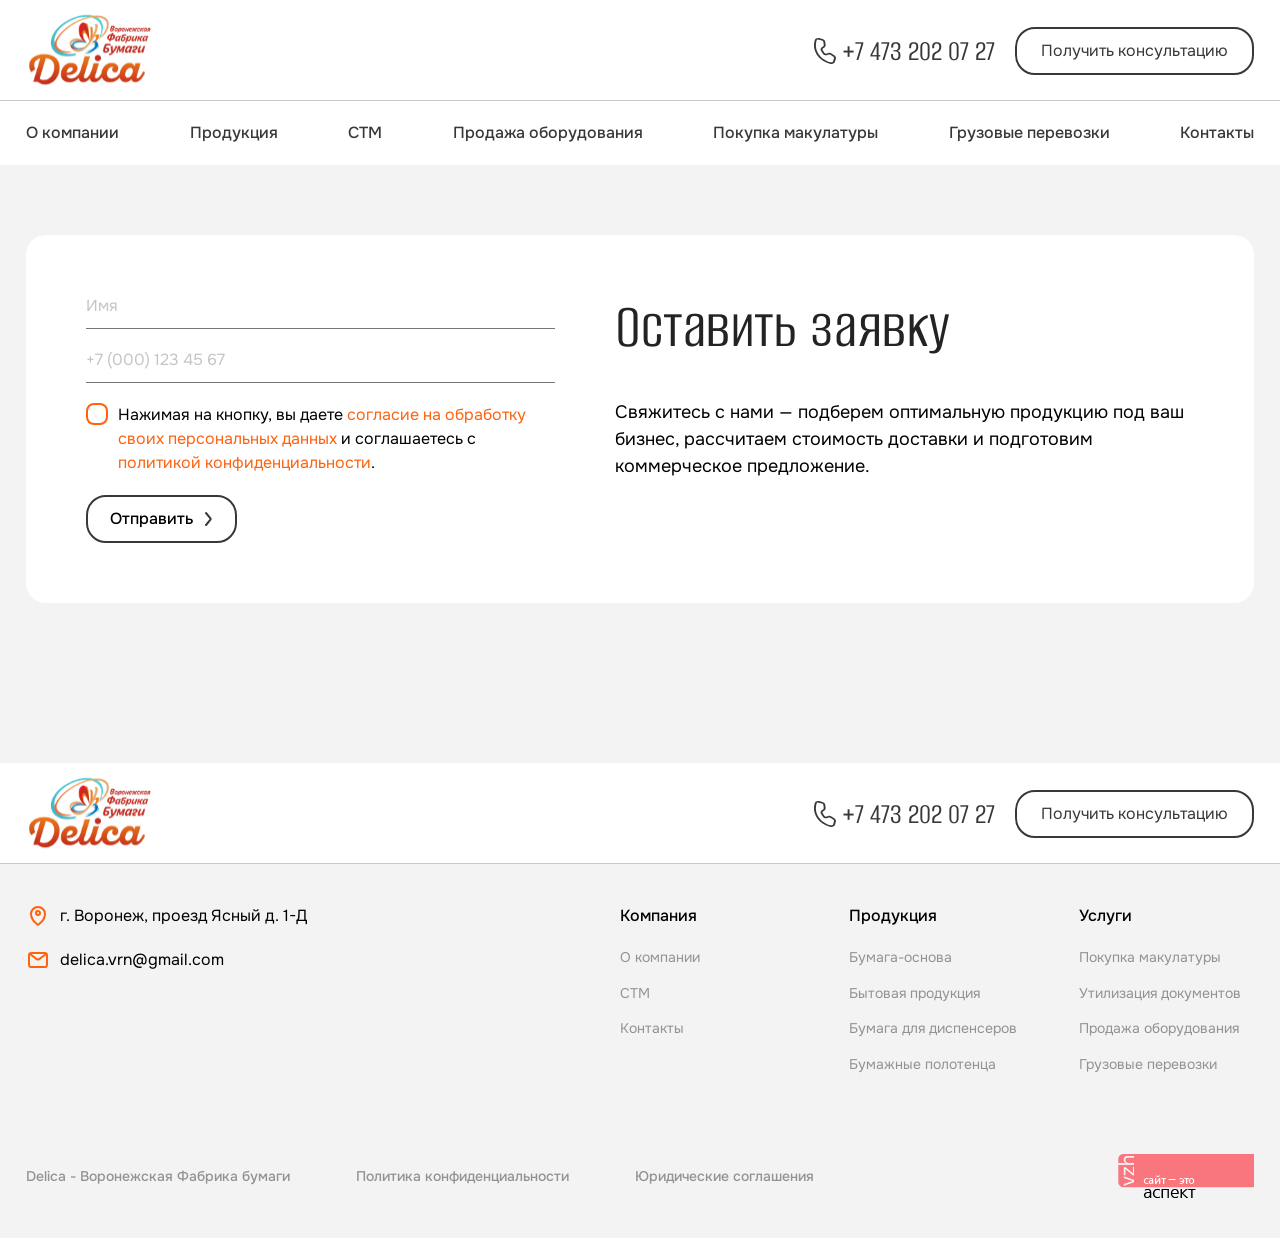
==== delica/about.html @ b25df031 "day_11" ====
<!DOCTYPE html>
<html lang="ru">
<head>
  <meta charset="UTF-8">
  <meta name="viewport" content="width=device-width, initial-scale=1.0">
  <title>about</title>
  <link rel="stylesheet" href="css/swiper-bundle.min.css">
  <link rel="stylesheet" href="css/style.css">
</head>
<body>
  <header class="header">
		<div class="overlay"></div>
    <div class="header_top_row">
      <div class="container">
        <a href="/" class="logo"><img src="img/logo_delica.svg" alt="logotype"></a>
        <div class="feedback_box">
          <a href="tel:+74732020727" class="main_number">
            <svg width="34" height="34" viewBox="0 0 34 34" fill="none" xmlns="http://www.w3.org/2000/svg">
              <path d="M6.74562 6.20156C7.23384 4.61058 9.13097 3.67252 10.9826 4.10562L14.5289 4.93512C15.9554 5.26878 17.0098 6.31491 17.1906 7.57671L17.6547 10.8148C17.807 11.8782 17.3126 12.9236 16.3609 13.5885L16.1646 13.7161L15.2019 14.2987C14.4756 14.7385 14.263 15.5863 14.7126 16.254L16.5318 18.9563L16.6217 19.0763C17.1007 19.6539 17.9954 19.869 18.7537 19.5693L19.8238 19.146C21.0246 18.6714 22.4363 18.8042 23.5005 19.4913L26.5408 21.4546C27.7257 22.2196 28.2567 23.5246 27.8808 24.7502L26.945 27.7976C26.457 29.3884 24.5606 30.3275 22.7087 29.8945C10.7378 27.0944 3.59065 16.4864 6.74562 6.20156ZM8.56587 6.62733C5.67584 16.0485 12.2228 25.7657 23.1884 28.3306C24.0347 28.5284 24.9017 28.0992 25.1248 27.3718L26.0605 24.3245C26.2403 23.7383 25.9866 23.114 25.4201 22.7482L22.3786 20.7854C21.8696 20.4568 21.1952 20.3934 20.6214 20.6199L19.5514 21.0432L19.5503 21.0438C17.86 21.7116 15.8454 21.1557 14.9057 19.7609L13.0865 17.0586C12.1475 15.6647 12.5898 13.8918 14.111 12.9706L15.0736 12.388L15.1677 12.3265C15.593 12.0293 15.8273 11.5741 15.7976 11.1023L15.7869 11.0007L15.3219 7.7624C15.2354 7.15892 14.7314 6.65856 14.0491 6.49898L10.5029 5.66949C9.65627 5.47147 8.78907 5.90027 8.56587 6.62733Z" fill="#383838"/>
            </svg><span>+7 473 202 07 27</span>
          </a>
          <a href="#" class="main_btn">Получить консультацию</a>
          <a href="#" class="menu_btn">
            <svg class="ham hamRotate ham7" viewBox="0 0 100 100" width="35"><path class="line top" d="m 63,33 h -40 c 0,0 -6,1.368796 -6,8.5 0,7.131204 6,8.5013 6,8.5013 l 20,-0.0013"></path><path class="line middle" d="m 70,50 h -40"></path><path class="line bottom" d="m 63.575405,67.073826 h -40 c -5.592752,0 -6.873604,-9.348582 1.371031,-9.348582 8.244634,0 19.053564,21.797129 19.053564,12.274756 l 0,-40"></path></svg>
          </a>
        </div>
      </div>
    </div>
    <div class="header_menu">
      <div class="container">
        <nav>
          <ul>
            <li><a href="#">О компании</a></li>
            <li><a href="#">Продукция</a></li>
            <li><a href="#">СТМ</a></li>
            <li><a href="#">Продажа оборудования</a></li>
            <li><a href="#">Покупка макулатуры</a></li>
            <li><a href="#">Грузовые перевозки</a></li>
            <li><a href="#">Контакты</a></li>
          </ul>
        </nav>
        <a href="#" class="main_btn">Получить консультацию</a>
      </div>
    </div>
  </header>



  <div class="section_form">
    <div class="container">
      <div class="form_box">
        <form>
          <p><input type="text" placeholder="Имя"></p>
          <p><input type="tel" placeholder="+7 (000) 123 45 67"></p>
          <p>
            <label>
              <input type="checkbox">
              <span>Нажимая на кнопку, вы даете <a href="/soglasie-na-obrabotku-personalnyh-dannyh/">согласие на обработку своих персональных данных</a> и соглашаетесь с <a href="/privacy-policy/">политикой конфиденциальности</a>.</span>
            </label>
          </p>
          <p><button>Отправить</button></p>
        </form>
        <div class="action_box">
          <p class="action_title">Оставить заявку</p>
          <p class="action_text">Свяжитесь с нами — подберем оптимальную продукцию под ваш бизнес, рассчитаем стоимость доставки и подготовим коммерческое предложение.</p>
        </div>
      </div>
    </div>
  </div>
  <footer class="footer">
    <div class="footer_top_row">
      <div class="container">
        <a href="/" class="logo"><img src="img/logo_delica.svg" alt="logotype"></a>
        <div class="feedback_box">
          <a href="tel:+74732020727" class="main_number">
            <svg width="34" height="34" viewBox="0 0 34 34" fill="none" xmlns="http://www.w3.org/2000/svg"><path d="M6.74562 6.20156C7.23384 4.61058 9.13097 3.67252 10.9826 4.10562L14.5289 4.93512C15.9554 5.26878 17.0098 6.31491 17.1906 7.57671L17.6547 10.8148C17.807 11.8782 17.3126 12.9236 16.3609 13.5885L16.1646 13.7161L15.2019 14.2987C14.4756 14.7385 14.263 15.5863 14.7126 16.254L16.5318 18.9563L16.6217 19.0763C17.1007 19.6539 17.9954 19.869 18.7537 19.5693L19.8238 19.146C21.0246 18.6714 22.4363 18.8042 23.5005 19.4913L26.5408 21.4546C27.7257 22.2196 28.2567 23.5246 27.8808 24.7502L26.945 27.7976C26.457 29.3884 24.5606 30.3275 22.7087 29.8945C10.7378 27.0944 3.59065 16.4864 6.74562 6.20156ZM8.56587 6.62733C5.67584 16.0485 12.2228 25.7657 23.1884 28.3306C24.0347 28.5284 24.9017 28.0992 25.1248 27.3718L26.0605 24.3245C26.2403 23.7383 25.9866 23.114 25.4201 22.7482L22.3786 20.7854C21.8696 20.4568 21.1952 20.3934 20.6214 20.6199L19.5514 21.0432L19.5503 21.0438C17.86 21.7116 15.8454 21.1557 14.9057 19.7609L13.0865 17.0586C12.1475 15.6647 12.5898 13.8918 14.111 12.9706L15.0736 12.388L15.1677 12.3265C15.593 12.0293 15.8273 11.5741 15.7976 11.1023L15.7869 11.0007L15.3219 7.7624C15.2354 7.15892 14.7314 6.65856 14.0491 6.49898L10.5029 5.66949C9.65627 5.47147 8.78907 5.90027 8.56587 6.62733Z" fill="#383838"/></svg>
            <span>+7 473 202 07 27</span>
          </a>
          <a href="#" class="main_btn">Получить консультацию</a>
        </div>
      </div>
    </div>
    <div class="footer_middle_row">
      <div class="container">
        <a href="#" class="main_btn">Получить консультацию</a>
        <div class="footer_contacts_box">
          <ul class="footer_contacts_list">
            <li class="footer_contacts_item"><p class="footer_adress">г. Воронеж, проезд Ясный д. 1-Д</p></li>
            <li class="footer_contacts_item"><a class="mail-link" href="mailto:delica.vrn@gmail.com">delica.vrn@gmail.com</a></li>
          </ul>
        </div>
        <div class="footer_menu_box">
          <nav>
            <ul>
              <li>
                <a href="">Компания</a>
                <ul>
                  <li><a href="#">О компании</a></li>
                  <li><a href="#">СТМ</a></li>
                  <li><a href="#">Контакты</a></li>
                </ul>
              </li>
              <li>
                <a href="">Продукция</a>
                <ul>
                  <li><a href="#">Бумага-основа</a></li>
                  <li><a href="#">Бытовая продукция</a></li>
                  <li><a href="#">Бумага для диспенсеров</a></li>
                  <li><a href="#">Бумажные полотенца</a></li>
                </ul>
              </li>
              <li>
                <a href="">Услуги</a>
                <ul>
                  <li><a href="#">Покупка макулатуры</a></li>
                  <li><a href="#">Утилизация документов</a></li>
                  <li><a href="#">Продажа оборудования</a></li>
                  <li><a href="#">Грузовые перевозки</a></li>
                </ul>
              </li>
            </ul>
          </nav>
        </div>
      </div>
    </div>
    <div class="copy_row">
      <div class="container">
        <div class="polit">
          <p>Delica - Воронежская Фабрика бумаги</p>
          <p>Политика конфиденциальности</p>
          <p>Юридические соглашения </p>
        </div>
        <p><a href="https://www.vzh.ru/"><img src="img/logo_vzh.svg" alt="vzh.ru"></a></p>
      </div>
    </div>
  </footer>
  <script src="js/swiper-bundle.min.js"></script>
  <script src="js/main.js"></script>
</body>
</html>
---- delica/css/style.css ----
*{padding: 0;margin: 0;border: 0;}
*,*:before,*:after{-moz-box-sizing: border-box;-webkit-box-sizing: border-box;box-sizing: border-box;}
:focus,:active{outline: none;}
a:focus,a:active{outline: none;}
nav,footer,header,aside{display: block;}
html,body{height:100%;width:100%;font-size:100%;line-height:1;-ms-text-size-adjust:100%;-moz-text-size-adjust:100%;-webkit-text-size-adjust:100%;}
input,button,textarea{font-family:inherit;}
input::-ms-clear{display: none;}
button{cursor: pointer;}
button::-moz-focus-inner{padding:0;border:0;}
a,a:visited{text-decoration: none;}
a:hover{text-decoration: none;}
ul li{list-style: none;}
img{vertical-align: top;}
h1,h2,h3,h4,h5,h6{font-size:inherit;font-weight: inherit;}
a{color:inherit;}
/* ===================================== fonts ========================================================= */
@font-face {
  font-family: 'Onest';
  font-weight: 500;
  font-style: normal;
  src: local('AlumniSans'),
    url('../fonts/Onest-Medium.woff') format('woff'),
    url('../fonts/Onest-Medium.woff2') format('woff2');
  font-display: swap;
}
@font-face {
  font-family: 'Onest';
  font-weight: 400;
  font-style: normal;
  src: local('AlumniSans'),
    url('../fonts/Onest-Regular.woff') format('woff'),
    url('../fonts/Onest-Regular.woff2') format('woff2');
  font-display: swap;
}
@font-face {
  font-family: 'AlumniSans';
  font-weight: 400;
  font-style: normal;
  src: local('AlumniSans'),
    url('../fonts/AlumniSans-Regular.woff') format('woff'),
    url('../fonts/AlumniSans-Regular.woff2') format('woff2');
  font-display: swap;
}
/* ============================================================================================== */
:root {
  --color_text_header: #383838;
  --akcent_color_hover: #FF610C;
  --bunner_title: 90px;
  --main_title: 64px;
  --main_title_color: #232323;
  --text_size_main: 16px;
  --text_size_main_plus: 18px;
  --text_size_main_minus: 14px;
  --header_height: 100px;
  --container_padding: 26px;
}
/* ============================================================================================== */
.ham {
  cursor: pointer;
  -webkit-tap-highlight-color: transparent;
  transition: transform 400ms;
  -moz-user-select: none;
  -webkit-user-select: none;
  -ms-user-select: none;
  user-select: none;
}
.hamRotate.active {transform: rotate(45deg);}
.hamRotate180.active {transform: rotate(180deg);}
.line {
  fill: none;
  transition: stroke-dasharray 400ms, stroke-dashoffset 400ms;
  stroke: #000;
  stroke-width: 5;
  stroke-linecap: round;
}
.ham7.active .line {stroke: #fff;}
.ham7 .top {stroke-dasharray: 26 82;}
.ham7 .middle {stroke-dasharray: 40 111;}
.ham7 .bottom {stroke-dasharray: 27 161;}
.ham7.active .top {
  stroke-dasharray: 37 82;
  stroke-dashoffset: -62px;
  d: path("m 70 33 h -40 c 0 0 -6 1.3688 -6 8.5 c 0 7.1312 6 8.5013 6 8.5013 l 20 -0.0013");
}
.ham7.active .middle {stroke-dashoffset: 23px;}
.ham7.active .bottom {
  stroke-dasharray: 40 161;
  stroke-dashoffset: -81px;
  d: path("m 69.5754 67.0738 h -40 c -5.59275 0 -6.8736 -9.34858 1.37103 -9.34858 c 8.24463 0 19.0536 21.7971 19.0536 12.2748 l 0 -40");
}
/* ============================================================================================== */
.menu_btn {
  display: none;
  align-items: center;
  justify-content: center;
  border: 2px solid var(--color_text_header);
  border-radius: 20px;
  transition: opacity .3s ease-in-out;
  width: 48px;
  height: 48px;
}
.menu_btn--active {
  background-color: var(--color_text_header);
  border: 2px solid var(--color_text_header);
}
/* ============================================================================================== */
/* =================================== footer_menu ============================================ */
.footer_menu_box nav>ul>li>a[href=""]:hover {cursor: unset;}
.footer_menu_box nav>ul>li>a {
  font-weight: 500;
  font-size: 16px;
  line-height: 1.5;
  color: #000;
  margin-bottom: 20px;
  display: block;
}
.footer_menu_box nav>ul>li {
  max-width: 176px;
  flex: 1 1 0;
}
.footer_menu_box nav {
  font-size: 14px;
  color: #929292;
  line-height: 1.4;
}
.footer_menu_box nav>ul {
  display: flex;
  gap: 54px;
  min-width: 634px;
  justify-content: space-between;
}
.footer_menu_box nav>ul>li>ul {
  display: flex;
  flex-direction: column;
  transition: all .3s ease-in-out;
}
.footer_menu_box nav>ul>li>ul>li {
  margin-bottom: 16px;
}
.footer_menu_box nav>ul>li>ul a {
  transition: color .2s ease-in-out;
}
.footer_menu_box nav>ul>li>ul a:active {color: var(--akcent_color_hover);}
/* ============================================================================================= */
.overlay {
	position: fixed;
	z-index: 99;
	background: rgba(0, 0, 0, 0.3);
	opacity: 0;
	top: 0;
	left: 0;
	width: 150%;
	height: 150%;
	visibility: hidden;
	transition: all .3s ease-in-out;
	backdrop-filter: blur(5px);
}
.overlay--visible {visibility: visible;opacity: 1;}
.scroll-nane {overflow: hidden;}
body {
  font-family: 'Onest';
  background-color: #F3F3F3;
}
.container {
  padding: 0 var(--container_padding);
  max-width: calc(1320px + var(--container_padding) * 2);
  margin: 0 auto;
}
.header {
  background-color: #fff;
  position: relative;
  z-index: 999;
}
.logo {
  height: 77px;
}
.logo img {
  width: 100%;
  height: 100%;
  object-fit: contain;
}
.header .container {
  display: flex;
  justify-content: space-between;
  align-items: center;
}
.header_top_row {
  border-bottom: 1px solid #C8C8C8;
  padding: 12px 0 11px;
  background-color: #fff;
  z-index: 999;
  position: relative;
}
.header_menu {
  padding: 20px 0;
  font-weight: 500;
  width: 100%;
  z-index: -1;
  background-color: #fff;
  overflow: hidden;
  z-index: 999;
  transition: padding .3s ease-in-out;
}
.header_menu.header_menu--active {
  padding: 40px 0 30px;
}
.header_menu.header_menu--active .container {
  max-height: calc(100vh - 120px);
  opacity: 1;
}
.header_menu .container {
  background-color: #fff;
  transition: max-height .3s ease-in-out,opacity .2s ease-in-out;
}
.header_menu .main_btn {
  display: none;
}
.header_menu nav,.header_menu ul {width: 100%;}
.header_menu ul {
  display: flex;
  justify-content: space-between;
}
.header_menu li a {
  color: var(--color_text_header);
  font-size: 16px;
  line-height: 1.5;
  transition: color .2s ease-in-out;
}
.header_menu li a:active {color: var(--akcent_color_hover);}
.main_btn {
  padding: 10px 24px;
  line-height: 1.5;
  color: var(--color_text_header);
  font-size: 16px;
  border: 2px solid var(--color_text_header);
  border-radius: 20px;
  transition: color .2s ease-in-out,background-color .2s ease-in-out;
  white-space: nowrap;
  text-align: center;
  background-color: #fff;
}
.main_btn:active {
  color: #fff;
  background-color: var(--color_text_header);
}
.main_btn_2 {
  display: inline-block;
  padding: 12px 24px;
  line-height: 1.5;
  font-size: 16px;
  border-radius: 20px;
  color: #fff;
  background-color: #FF610C;
  font-weight: 500;
  transition: background-color .3s ease-in-out;
}
.main_btn_2:active {
  background-color: #FF752B;
}
.main_number {
  font-family: 'AlumniSans';
  font-size: 30px;
  color: var(--color_text_header);
  line-height: 1;
  display: flex;
  align-items: center;
  transition: color .2s ease-in-out;
}
.main_number:active {color: var(--akcent_color_hover);}
.main_number path {
  transition: fill .2s ease-in-out;
}
.main_number:active path {fill: var(--akcent_color_hover);}
.feedback_box {
  display: flex;
  gap: 20px;
  height: fit-content;
}
.footer_contacts_list {
  display: flex;
  flex-direction: column;
  gap: 20px;
}
.footer_contacts_list .mail-link::before,
.footer_contacts_list .footer_adress::before {
  content: '';
  width: 24px;
  height: 24px;
}
.footer_contacts_list .mail-link::before {
  background: url('../img/mail.svg') center / cover no-repeat;
}
.footer_contacts_list .footer_adress::before {
  background: url('../img/pin.svg') center / cover no-repeat;
}
.footer_contacts_list .mail-link,
.footer_contacts_list .footer_adress {
  display: flex;
  align-items: center;
  gap: 10px;
  font-size: 16px;
}
.footer_contacts_list .mail-link {
  transition: color .2s ease-in-out;
}
.footer_contacts_list .mail-link:active {color: var(--akcent_color_hover);}
.footer_middle_row .container,
.footer_top_row .container {
  display: flex;
  justify-content: space-between;
  align-items: center;
  gap: 20px;
}
.footer .footer_middle_row .main_btn {display: none;}
.footer_middle_row .container {
  align-items: unset;
}
.footer_top_row {
  background-color: #fff;
  border-bottom: 1px solid #C8C8C8;
  padding: 12px 0 11px;
}
.footer_middle_row {
  padding: 40px 0 64px;
}
.copy_row {
  padding-bottom: 40px;
}
.copy_row .container {
  display: flex;
  justify-content: space-between;
  align-items: center;
}
.polit {
  display: flex;
  gap: 66px;
  font-size: 14px;
  color: #929292;
  font-weight: 500;
  line-height: 1.4;
}
.swiper-slide {
  height: 820px;
  background-size: cover;
  background-position: center center;
}
.bunner_pagination {
  text-align: center;
}
/* .section_bunner {
  position: relative;
} */
.swiper_nav_box .container {
  position: relative;
}
.swiper_nav_box {
  position: absolute;
  bottom: 46px;
  left: 0;
  right: 0;
  z-index: 999;
}
.section_bunner .title_box {
  margin-top: 80px;
}
.title_box .title {
  font-size: var(--bunner_title);
  line-height: 1;
  color:#fff;
  font-family: 'AlumniSans';
  max-width: 850px;
  font-weight: 400;
  margin-bottom: 20px;
}
.bunner_btn_prev,
.bunner_btn_next {
  position: absolute;
  top: 50%;
  left: 56px;
  transform: translateY(-50%);
  width: 44px;
  height: 44px;
  border: 2px solid #FFFFFF;
  background-color: #FFFFFF;
  display: block;
  border-radius: 16px;
  transition: all .2s ease-in-out,boxShadow .3s ease-in-out;
}
.bunner_btn_prev:active,.bunner_btn_next:active {box-shadow: 0px 8px 16px rgba(219, 124, 50, 0.4);transform: translateY(-50%) scale(.9);}
.bunner_btn_next {left: calc( 56px + var(--container_padding));}
.bunner_btn_prev {left: calc(0px + var(--container_padding));}
.bunner_btn_prev::before,
.bunner_btn_next::before {
  content: '';
  position: absolute;
  top: 50%;
  left: 50%;
  width: 24px;
  height: 24px;
  transform: translate(-50%,-50%);
}
.bunner_btn_next::before {background: url('../img/bun_btn_next.svg');}
.bunner_btn_prev::before {background: url('../img/bun_btn_prev.svg');}
.swiper-pagination-bullet {
  transition: all .3s ease-in-out;
  width: 12px;
  height: 12px;
  background-color: #fff;
  border: 1px solid #9A9A9A;
  opacity: 1;
}
.swiper-pagination-bullet-active {
  width: 30px;
  background: #F05513;
  border: 1px solid #fff;
  border-radius: 47px;
}
.section_advantages {
  padding-top: 80px;
  padding-bottom: 70px;
}
.section_advantages .container {
  display: flex;
  gap: 24px;
}
.advantages_title {
  font-family: 'AlumniSans';
  font-size: var(--main_title);
  color: var(--main_title_color);
  margin-bottom: 24px;
}
.advantages_list {
  font-size: var(--text_size_main_plus);
  display: flex;
  flex-direction: column;
  gap: 24px;
}
.advantages_list li {
  padding-left: 39px;
  position: relative;
  line-height: 1.5;
}
.advantages_list li::before {
  position: absolute;
  content: '';
  width: 27px;
  height: 27px;
  top: 0;
  left: 0;
  border-radius: 8px;
  background: url('../img/check.svg') center center no-repeat #FFE0C0;
}
.info {
  flex: 1 1 0;
}
.advantages_img {
  flex: 1 1 0;
  background: url('../img/advantages_img.jpg') center center / cover no-repeat;
  border-radius: 20px;
}
.advantages_list {
  margin-bottom: 74px;
}
.presents_advantages {
  display: flex;
  gap: 10px;
  justify-content: space-between;
  background-color: #fff;
  padding: 20px;
  border-radius: 20px;
  width: fit-content;
  max-width: 508px;
  width: 100%;
}
.presents_advantages_item {
  line-height: 1.5;
}
.presents_advantages span {
  font-size: 64px;
  background: linear-gradient(0deg, #D32D14 -20.97%, #FF8D30 95.4%);
  -webkit-background-clip: text;
  -webkit-text-fill-color: transparent;
  background-clip: text;
  font-weight: 400;
  font-family: 'AlumniSans';
  display: flex;
  flex-direction: column;
  line-height: 1;
}
.advantages_list,.advantages_title {max-width: 592px;}
.types_products_title {
  font-size: var(--main_title);
  color: var(--main_title_color);
  font-family: 'AlumniSans';
}
.section_types_products {
  padding: 70px 0 70px;
}
.types_products_title {
  margin-bottom: 40px;
}
.types_products_box {
  display: grid;
  grid-template-columns: 1fr 1fr;
  grid-gap: 24px;
}
.types_products_item {
  padding: 20px 20px 20px 30px;
  border-radius: 20px;
  height: 280px;
  background-color: #fff;
  background-position: 50% 100%;
  background-size: auto 100%;
  background-repeat: no-repeat;
  transition: all .3s ease-in-out;
  color: #000;
}
.types_products_item:active {background-color: #FF753B;color: #fff;background-size: auto 105%;}

.types_products_item.item_1 {background-image: url('../img/types_products_item1.png');}
.types_products_item.item_2 {background-image: url('../img/types_products_item2.png');}
.types_products_item.item_3 {background-image: url('../img/types_products_item3.png');}
.types_products_item.item_4 {background-image: url('../img/types_products_item4.png');}
.types_products_row {
  display: flex;
  justify-content: space-between;
  align-items: center;
}
.type_product_name {
  font-size: 26px;
  line-height: 1.3;
}
.type_prod_link_icon {
  position: relative;
  width: 36px;
  height: 36px;
  display: block;
}
.type_prod_link_icon::after,
.type_prod_link_icon::before {
  position: absolute;
  content: '';
  top: 50%;
  left: 50%;
  width: 100%;
  height: 100%;
  transform: translate(-50%, -50%);
  border-radius: 12px;
  transition: opacity .3s ease-in-out;
}
.type_prod_link_icon::before {
  background: url('../img/type_prod_link_icon.svg') center center / cover no-repeat;
  opacity: 1;
}
.type_prod_link_icon::after {
  background: url('../img/type_prod_link_icon_white.svg') center center / cover no-repeat;
  opacity: 0;
}
.section_cooperation {
  padding: 70px 0;
}
.cooperation_box {
  padding: 60px 50px 60px 42.5%;
  border-radius: 20px;
  height: 370px;
  width: 100%;
  position: relative;
  background-color: #fff;
  overflow: hidden;
}
.cooperation_box_bg {
  position: absolute;
  height: 100%;
  width: 536px;
  left: 0;
  top: 0;
  background: url('../img/cooperation_img.svg') center 0% / 100% no-repeat;
}
.cooperation_content {
  max-width: 700px;
  width: 100%;
  z-index: 3;
  position: relative;
}
.cooperation_title {
  font-size: var(--main_title);
  color: var(--main_title_color);
  font-family: 'AlumniSans';
  margin-bottom: 20px;
}
.cooperation_text {
  font-size: var(--text_size_main_plus);
  line-height: 1.5;
  margin-bottom: 37px;
}
.section_cooperation a {display: block;width: fit-content;}
.section_services {
  padding: 70px 0;
}
.section_services .container {
  display: flex;
  gap: 30px;
  justify-content: space-between;
}
.services_title {
  font-size: 64px;
  color: var(--main_title_color);
  font-family: 'AlumniSans';
  margin-bottom: 20px;
  max-width: 536px;
}
.services_text {
  font-size: var(--text_size_main_plus);
  line-height: 1.5;
  margin-bottom: 30px;
  max-width: 536px;
}
.services_text:last-child {margin-bottom: 0;}
.services_box {
  display: grid;
  grid-template-columns: 1fr 1fr;
  grid-gap: 24px;
}
.services_item {
  max-width: 312px;
  width: 100%;
  padding: 20px;
  border-radius: 20px;
  background-color: #fff;
  display: flex;
  flex-direction: column;
  transition: box-shadow .3s ease-in-out;
}
.services_item:active {box-shadow: 0px 20px 20px #00000014;}
.services_item::before {
  content: '';
  width: 40px;
  height: 40px;
  display: block;
  background-size: contain;
  background-position: center center;
  background-repeat: no-repeat;
  border-radius: 16px;
  margin-bottom: 24px;
}
.services_item.item_1::before {background: url('../img/services_item_1.svg');}
.services_item.item_2::before {background: url('../img/services_item_2.svg');}
.services_item.item_3::before {background: url('../img/services_item_3.svg');}
.services_item.item_4::before {background: url('../img/services_item_4.svg');}
.services_item_title {
  font-family: 'AlumniSans';
  font-size: 30px;
  margin-bottom: 18px;
}
.services_item_text {
  font-size: 16px;
  line-height: 1.5;
}
.services_item_btn {
  margin-top: 24px;
  font-size: 14px;
  line-height: 1.4;
  color: #929292;
  display: flex;
  align-items: center;
  gap: 2px;
  transition: color .2s ease-in-out;
}
.services_item_btn path {transition: stroke .3s ease-in-out;}
.section_form {padding: 70px 0 160px;}
.form_box {
  display: flex;
  gap: 60px;
  justify-content: space-between;
  padding: 60px;
  border-radius: 20px;
  background-color: #fff;
}
.action_box {max-width: 612px;}
.action_title {
  font-size: 64px;
  color: var(--main_title_color);
  font-family: 'AlumniSans';
  margin-bottom: 40px;
}
.action_text {
  font-size: 18px;
  line-height: 1.5;
}
/* =================================== form ============================================ */
form {display: flex;flex-direction: column;gap: 20px;}
form button {
  position: relative;
  padding: 10px 42px 10px 22px;
  font-size: 16px;
  font-weight: 500;
  line-height: 1.5;
  border-radius: 20px;
  border: 2px solid #383838;
  background-color: transparent;
  transition: all .3s ease-in-out;
}
form button::before,form button::after {
  position: absolute;
  content: '';
  width: 24px;
  height: 24px;
  top: 50%;
  left: calc(50% + 34px);
  transform: translateY(-50%);
  transition: opacity .3s ease-in-out;
}
form button::after {opacity: 1;background: url('../img/icon_buttons.svg') center center / contain no-repeat;}
form button::before {opacity: 0;background: url('../img/icon_buttons_white.svg') center center / contain no-repeat;}
form button:active:after {opacity: 0;}
form button:active:before {opacity: 1;}
form button:active,form button:active {background-color: #383838; color: #fff;}
input {width: 100%;}
input[type="tel"],
input[type="text"] {font-size: 16px;padding-bottom: 12px;border-bottom: 1px solid #767676;color: #767676;}
input[type="tel"]::placeholder,input[type="text"]::placeholder {font-size: 16px;color: #C5C5C5;}
input[type="checkbox"] {position: absolute;z-index: -1;opacity: 0;}
label {position: relative;padding-left: 32px;display: block;}
label span {line-height: 1.5;}
label span a {color: #FF610C;transition: color .3s ease-in-out;}
label span a:active {color: #000;}
label span::before {
  content: "";
  position: absolute;
  left: 0;
  top: 0;
  width: 22px;
  height: 22px;
  border: 2px solid #FF610C;
  border-radius: 8px;
  background: #fff;
  transition: all 0.2s ease;
}
label span::after {
  content: "";
  position: absolute;
  left: 8px;
  top: 5px;
  width: 6px;
  height: 10px;
  border: solid white;
    border-top-width: medium;
    border-right-width: medium;
    border-bottom-width: medium;
    border-left-width: medium;
  border-width: 0 2px 2px 0;
  transform: rotate(45deg) scale(0);
  transition: all 0.2s ease;
}
input[type="checkbox"]:checked + span::after {transform: rotate(45deg) scale(1);}
input[type="checkbox"]:checked + span::before {background-color: #FF610C;}
/* =================================== form ============================================ */
@media (hover: hover) {
  .types_products_item:hover {background-color: #FF753B;color: #fff;background-size: auto 105%;}
  .bunner_btn_prev:hover,.bunner_btn_next:hover {border: 2px solid #F05513;}
  .footer_contacts_list .mail-link:hover {color: var(--akcent_color_hover);}
  .main_number:hover {color: var(--akcent_color_hover);}
  .main_number:hover path {fill: var(--akcent_color_hover);}
  .main_btn_2:hover {background-color: #FF752B;}
  .main_btn:hover {color: #fff;background-color: var(--color_text_header);}
  .header_menu li a:hover {color: var(--akcent_color_hover);}
  .footer_menu_box nav>ul>li>ul a:hover {color: var(--akcent_color_hover);}
  .types_products_item:hover .type_prod_link_icon::after {opacity: 1;}
  .types_products_item:hover .type_prod_link_icon::before {opacity: 0;}
  .services_item:hover .services_item_btn {color: #FF610C;}
  .services_item:hover .services_item_btn path {stroke: #FF610C;}
  .services_item:hover {box-shadow: 0px 20px 20px #00000014;}
  form button:hover:after {opacity: 0;}
  form button:hover:before {opacity: 1;}
  form button:hover,form button:hover {background-color: #383838; color: #fff;}
  label span a:hover {color: #000;}
  .services_item:hover .services_item_btn {color: #FF610C;}
  .services_item:hover .services_item_btn path {stroke: #FF610C;}
}
@media (max-width: 1100px) {
  :root {
    --bunner_title: 68px;
    --text_size_main_plus: 16px;
    --main_title: 46px;
  }
  .menu_btn {display: flex;}
  .header_top_row {border-bottom: unset;}
  .header {border-bottom: 1px solid #C8C8C8;}
  .header_menu {
    position: absolute;
    top: calc(100% - 1px);
    padding: 0;
  }
  .header_menu li a {
    font-size: 46px;
    font-family: 'AlumniSans';
    line-height: 1;
  }
  .header_menu .container nav {
    overflow-y: auto;
    margin-bottom: 20px;
    padding-right: var(--container_padding);
    margin-right: calc(var(--container_padding) * -1);
  }
  .header_menu .container {
    display: flex;
    flex-direction: column;
    align-items: end;
    padding-top: 0;
    padding-bottom: 0;
    max-height: 0;
    opacity: 0;
  }
  .header_menu ul {
    display: flex;
    flex-direction: column;
    align-items: end;
    gap: 30px;
    margin-bottom: 20px;
  }
  .footer_menu_box nav>ul {
    gap: 34px;
    min-width: 588px;
  }
  .footer_middle_row {
    padding-bottom: 44px;
  }
  .footer_contacts_list .mail-link,.footer_contacts_list .footer_adress {
    font-size: 14px;
  }
  .polit {
    gap: 12px;
  }
  .swiper-slide {
    height: 611px;
    background-size: cover;
    background-position: 57% center;
  }
  .title_box .title {
    font-size: var(--bunner_title);
    max-width: 550px;
  }
  .swiper_nav_box{bottom: 42px;}
  .section_advantages {padding-bottom: 60px;}
  .advantages_list {margin-bottom: 27px;}
  .presents_advantages span {font-size: 46px;}
  .types_products_item {height: 240px;padding: 16px 16px 16px 24px;}
  .type_product_name {font-size: 22px;}
  .types_products_box {gap: 12px;}
  .section_types_products {padding: 60px 0 60px;}
  .cooperation_box {
    padding: 40px 40px 40px 53.8%;
    height: 298px;
  }
  .cooperation_box_bg {
    width: 468px;
    background: url('../img/cooperation_img.svg') 75% 0% / 103% no-repeat;
  }
  .cooperation_title {margin-bottom: 16px;}
  .cooperation_text {margin-bottom: 20px;}
  .section_cooperation .main_btn {padding: 8px 20px;border-radius: 18px;font-size: 14px;line-height: 1.4;}
  .section_cooperation {padding: 60px 0;}
  .services_title {max-width: 308px;}
  .services_text {max-width: 308px;}
  .services_item {max-width: 268px;}
  .services_item_title{font-size: 26px;}
  .services_item_text{font-size: 14px;}
  .services_item_text{font-size: 14px;}
  .services_box {grid-gap: 12px;}
  .section_services {padding: 60px 0;}
  .form_box {border-radius: 16px;padding: 40px;gap: 40px;}
  .action_title {font-size: 46px;margin-bottom: 30px;}
  .action_text {font-size: 16px;}
  .section_form {padding: 60px 0 140px;}
}
@media (max-width: 920px) {
  :root {
    --container_padding: 20px;
    --main_title: 38px;
  }
  .footer_middle_row .container {
    flex-direction: column;
    gap: 33px;
  }
  .footer_menu_box nav>ul {
    flex-direction: column;
    gap: 16px;
  }
  .polit {
    flex-direction: column;
    gap: 30px;
  }
  .copy_row .container {
    align-items: end;
  }
  .footer_menu_box nav>ul>li {
    max-width: 100%;
    border-bottom: 1px solid #AEAEAE;
  }
  .footer_menu_box nav>ul {min-width: unset;}
  .footer_menu_box nav>ul>li>a[href=""]:hover {cursor: pointer;}
  .footer_menu_box nav>ul>li>a {
    font-size: 14px;
    margin-bottom: 16px;
    line-height: 1.4;
    display: flex;
    justify-content: space-between;
    flex-direction: row-reverse;
  }
  .footer_menu_box nav>ul>li>a[href=""]::before {
    content: '';
    width: 16px;
    height: 16px;
    background: url('../img/chevron.svg');
    transition: transform .3s ease-in-out;
  }
  .footer_menu_box nav>ul>li>a[href=""].active::before {
    transform: rotate(-180deg);
  }
  .footer_menu_box nav>ul>li>ul {
    max-height: 0;
    overflow-y: hidden;
  }
  .footer_middle_row {padding-bottom: 30px;}
  .presents_advantages_item {font-size: 14px;}
  .type_product_name {font-size: 18px;}
}
@media (max-width: 870px) {
  .section_advantages .container {flex-direction: column;}
  .advantages_img {min-height: 400px;}
  .presents_advantages {
    max-width: unset;
    justify-content: space-around;
  }
  .advantages_list, .advantages_title {max-width: unset;}
  .section_services .container {
    flex-direction: column;
    gap: 20px;
    justify-content: unset;
  }
  .services_title,.services_text,.services_item {max-width: unset;}
}
@media (max-width: 750px) {
  :root {
    --bunner_title: 42px;
    --text_size_main_plus: 15px;
  }
  .main_number {
    position: relative;
    width: 48px;
    height: 48px;
    border: 2px solid var(--color_text_header);
    border-radius: 20px;
    display: flex;
    align-items: center;
    justify-content: center;
  }
  .main_number::before {
    position: absolute;
    content: '';
    top: 50%;
    left: 50%;
    width: 24px;
    height: 24px;
    transform: translate(-50%, -50%);
    background: url('../img/phone_mobile_btn.svg') center center / cover no-repeat;
  }
  .main_number svg,.main_number span {display: none;}
  .feedback_box {gap: 12px;}
  .logo {height: 60px;}
  .header_top_row {padding: 8px 0 7px;}
  .swiper-slide {
    height: 343px;
    background-position: 70% center;
  }
  .title_box .title {
    font-size: var(--bunner_title);
    max-width: 300px;
  }
  .main_btn_2 {
    font-size: 14px;
    padding: 8px 20px;
    border-radius: 14px;
  }
  .section_bunner .title_box {
    margin-top: 30px;
    margin-bottom: 20px;
  }
  .bunner_swiper {padding-bottom: 56px;}
  .swiper_nav_box {bottom: 20px;}
  .bunner_btn_prev,.bunner_btn_next {display: none;}
  .section_advantages .container {gap: 20px;}
  .advantages_title,.advantages_list {margin-bottom: 20px;}
  .types_products_title {margin-bottom: 20px;}
  .presents_advantages {justify-content: space-between;}
  .advantages_img {min-height: 300px;}
  .presents_advantages span {font-size: 38px;}
  .section_advantages {padding-top: 40px;padding-bottom: 50px;}
  .types_products_item {height: 162px;padding: 8px 8px 8px 16px;}
  .section_types_products {padding: 50px 0 50px;}
  .cooperation_text {margin-bottom: 16px;}
  .section_cooperation .main_btn {padding: 6px 20px;border-radius: 14px;}
  .section_cooperation {padding: 50px 0;}
  .cooperation_box {padding: 20px 20px 20px 36%;height: 238px;}
  .cooperation_box_bg {
    width: 222px;
    background: url('../img/cooperation_img_mobile.svg') 27% 0% / 121% no-repeat;
  }
  .services_title {font-size: 38px;}
  .services_item_title {font-size: 24px;}
  .services_item {border-radius: 16px;}
  .section_services {padding: 50px 0;}
  .form_box {flex-direction: column-reverse;padding: 30px;gap: 20px;}
  .action_title {font-size: 42px;margin-bottom: 30px;}
  .action_text {font-size: 15px;}
  form button {font-size: 14px;line-height: 1.4;padding: 8px 36px 8px 20px;border-radius: 14px;}
  form button::before, form button::after {width: 20px;height: 20px;left: calc(50% + 32px);}
  label span {font-size: 14px;}
  .section_form {padding: 50px 0 120px;}
}
@media (max-width: 650px) {
  .types_products_box {grid-template-columns: 1fr;}
}
@media (max-width: 610px) {
  :root {--container_padding: 13px;}
  .header .main_btn {display: none;}
  .header_menu .main_btn {display: block;}
  .header_menu li a {font-size: 24px;}
  .footer .main_btn {display: none;}
  .footer .footer_middle_row .main_btn {display: block;}
  .header_menu.header_menu--active {padding: 30px 0;}
  .header_menu.header_menu--active .container {max-height: calc(100vh - 130px);}
  .types_products_title {margin-bottom: 12px;}
  .cooperation_box {
    padding: 252px 12px 20px 12px;
    height: fit-content;
  }
  .cooperation_box_bg {
    width: 100%;
    height: 240px;
    background: url('../img/cooperation_img_mobile_320.svg') 47% center / cover no-repeat;
  }
}
@media (max-width: 500px) {
  .copy_row .container {flex-direction: column;gap: 30px;align-items: start;}
  .presents_advantages {padding: 10px;}
  .services_box {grid-gap: 10px;grid-template-columns: 1fr;}
}
@media (max-width: 390px) {
  .header .main_btn {width: 100%;}
  .header_top_row {padding: 6px 0 5px;}
  .swiper-slide {height: 380px;}
  .section_bunner .title_box {margin-top: 16px;}
  .swiper-slide {background-position: 65% center;}
  .advantages_img {min-height: 180px;}
  .form_box {padding: 24px 16px;}
  form button {width: 100%;}
  .action_title {font-size: 46px;margin-bottom: 10px;}
}
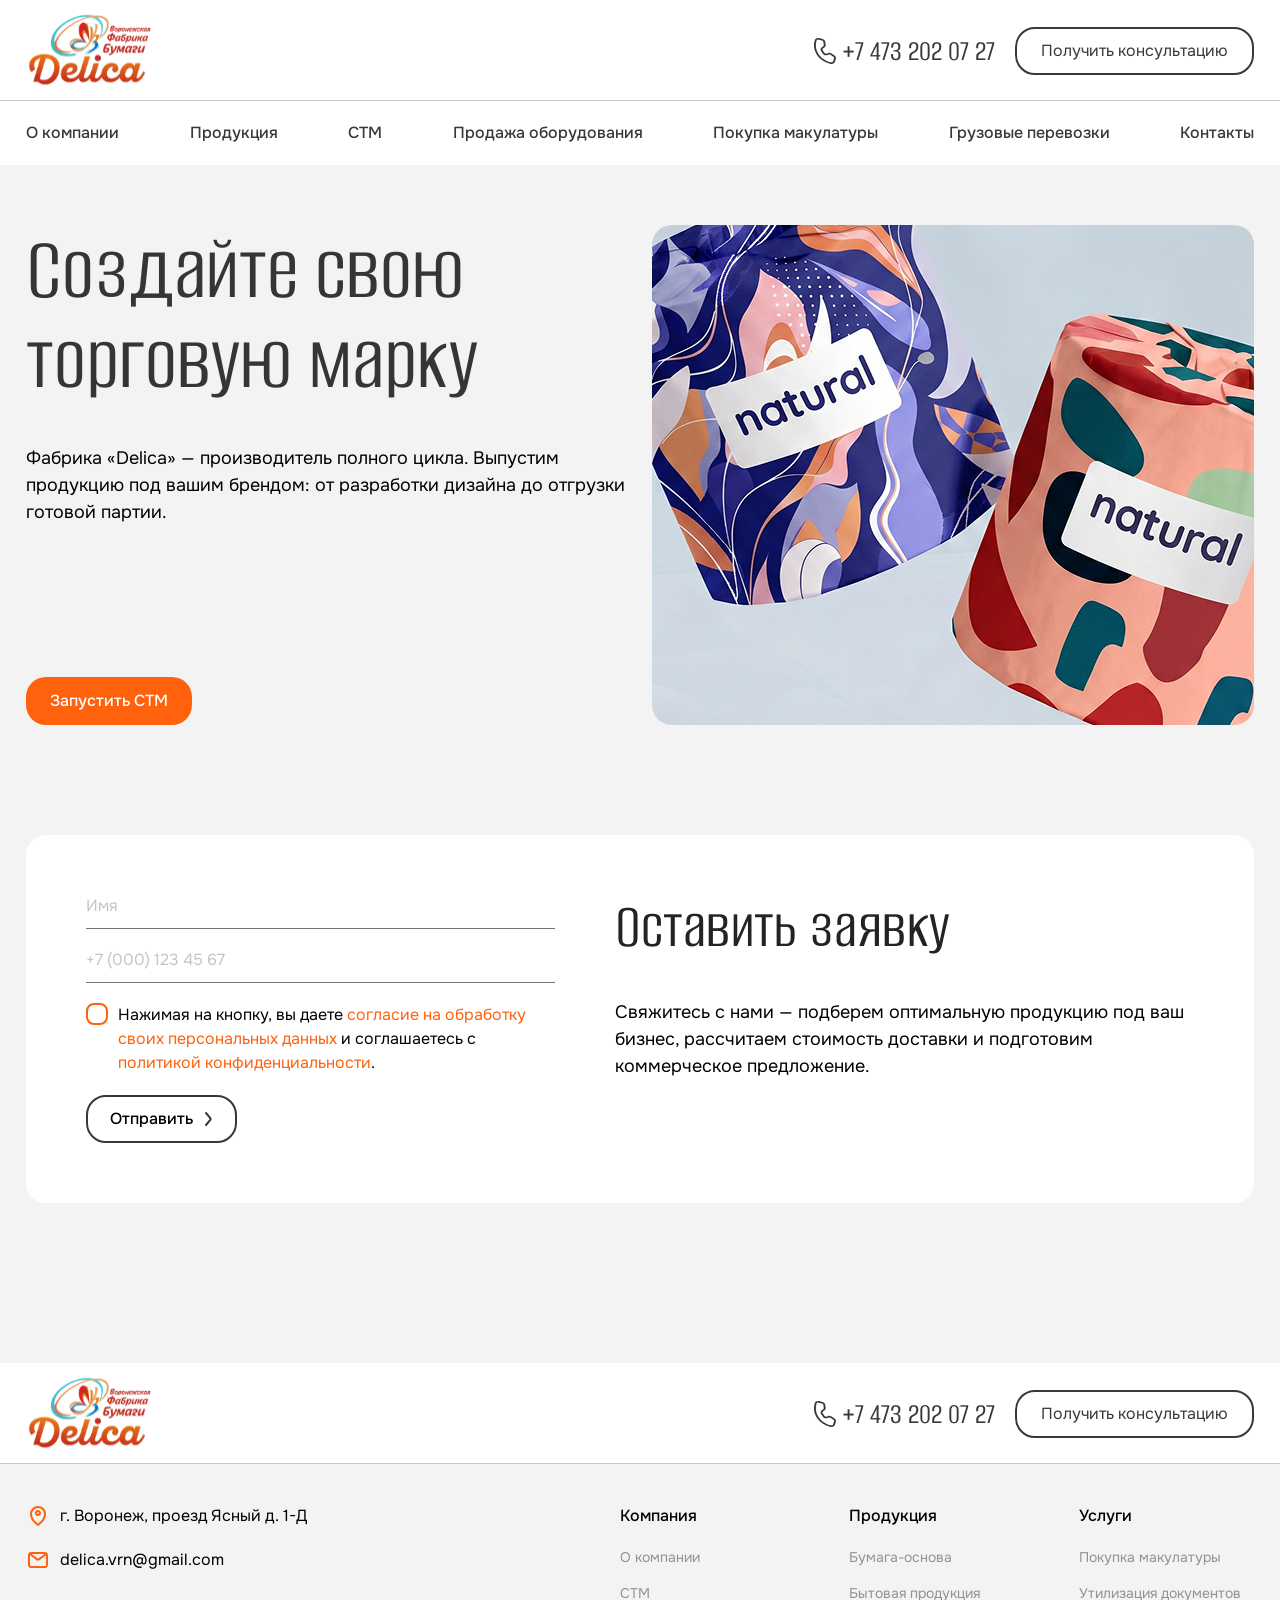
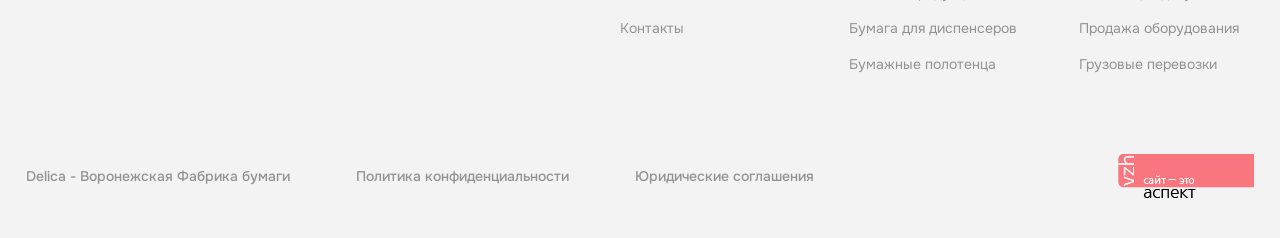
==== commit 09e1beec: "day_11" ====
--- a/delica/about.html
+++ b/delica/about.html
@@ -44,7 +44,16 @@
     </div>
   </header>
 
-
+  <div class="section-title_def_box">
+    <div class="container">
+      <div class="text_box">
+        <p class="title">Создайте свою торговую марку</p>
+        <p class="desc">Фабрика «Delica» — производитель полного цикла. Выпустим продукцию под вашим брендом: от разработки дизайна до отгрузки готовой партии.</p>
+      </div>
+      <div class="img"></div>
+      <a class="link main_btn_2" href="#">Запустить СТМ</a>
+    </div>
+  </div>
 
   <div class="section_form">
     <div class="container">
--- a/delica/css/style.css
+++ b/delica/css/style.css
@@ -755,6 +755,38 @@
 }
 input[type="checkbox"]:checked + span::after {transform: rotate(45deg) scale(1);}
 input[type="checkbox"]:checked + span::before {background-color: #FF610C;}
+.section-title_def_box {padding: 60px 0 40px;}
+.section-title_def_box .container {
+  display: flex;
+  gap: 24px;
+  position: relative;
+}
+.section-title_def_box .link {
+  position: absolute;
+  bottom: 0;
+  left: var(--container_padding);
+}
+.section-title_def_box .text_box,
+.section-title_def_box .img {
+  flex: 1 1 0;
+}
+.section-title_def_box .img {
+  height: 500px;
+  border-radius: 20px;
+  background: url('../img/img_natural.jpg') center center / cover no-repeat;
+}
+.section-title_def_box .title {
+  font-size: var(--bunner_title);
+  line-height: 1;
+  color: #353535;
+  font-family: 'AlumniSans';
+  font-weight: 400;
+  margin-bottom: 40px;
+}
+.section-title_def_box .desc {
+  font-size: var(--text_size_main_plus);
+  line-height: 1.5;
+}
 /* =================================== form ============================================ */
 @media (hover: hover) {
   .types_products_item:hover {background-color: #FF753B;color: #fff;background-size: auto 105%;}
@@ -873,6 +905,10 @@
   .action_title {font-size: 46px;margin-bottom: 30px;}
   .action_text {font-size: 16px;}
   .section_form {padding: 60px 0 140px;}
+  .section-title_def_box .container {gap: 12px;}
+  .section-title_def_box .img {height: 400px;border-radius: 16px;}
+  .section-title_def_box {padding-top: 40px;}
+  .section-title_def_box .title {margin-bottom: 20px;}
 }
 @media (max-width: 920px) {
   :root {
@@ -940,6 +976,17 @@
     justify-content: unset;
   }
   .services_title,.services_text,.services_item {max-width: unset;}
+  .section-title_def_box .container {
+    flex-direction: column;
+    gap: 20px;
+  }
+  .section-title_def_box .text_box,.section-title_def_box .img {
+    flex: unset;
+  }
+  .section-title_def_box .link  {
+    position: static;
+    text-align: center;
+  }
 }
 @media (max-width: 750px) {
   :root {
@@ -980,6 +1027,7 @@
   }
   .main_btn_2 {
     font-size: 14px;
+    line-height: 1.4;
     padding: 8px 20px;
     border-radius: 14px;
   }
@@ -1018,6 +1066,8 @@
   form button::before, form button::after {width: 20px;height: 20px;left: calc(50% + 32px);}
   label span {font-size: 14px;}
   .section_form {padding: 50px 0 120px;}
+  .section-title_def_box {padding: 20px 0;}
+  .section-title_def_box .img {height: 300px;}
 }
 @media (max-width: 650px) {
   .types_products_box {grid-template-columns: 1fr;}
@@ -1057,4 +1107,7 @@
   .form_box {padding: 24px 16px;}
   form button {width: 100%;}
   .action_title {font-size: 46px;margin-bottom: 10px;}
+  .section-title_def_box .container {gap: 12px;}
+  .section-title_def_box .title {margin-bottom: 12px;}
+  .section-title_def_box .img {height: 180px;border-radius: 12px;}
 }
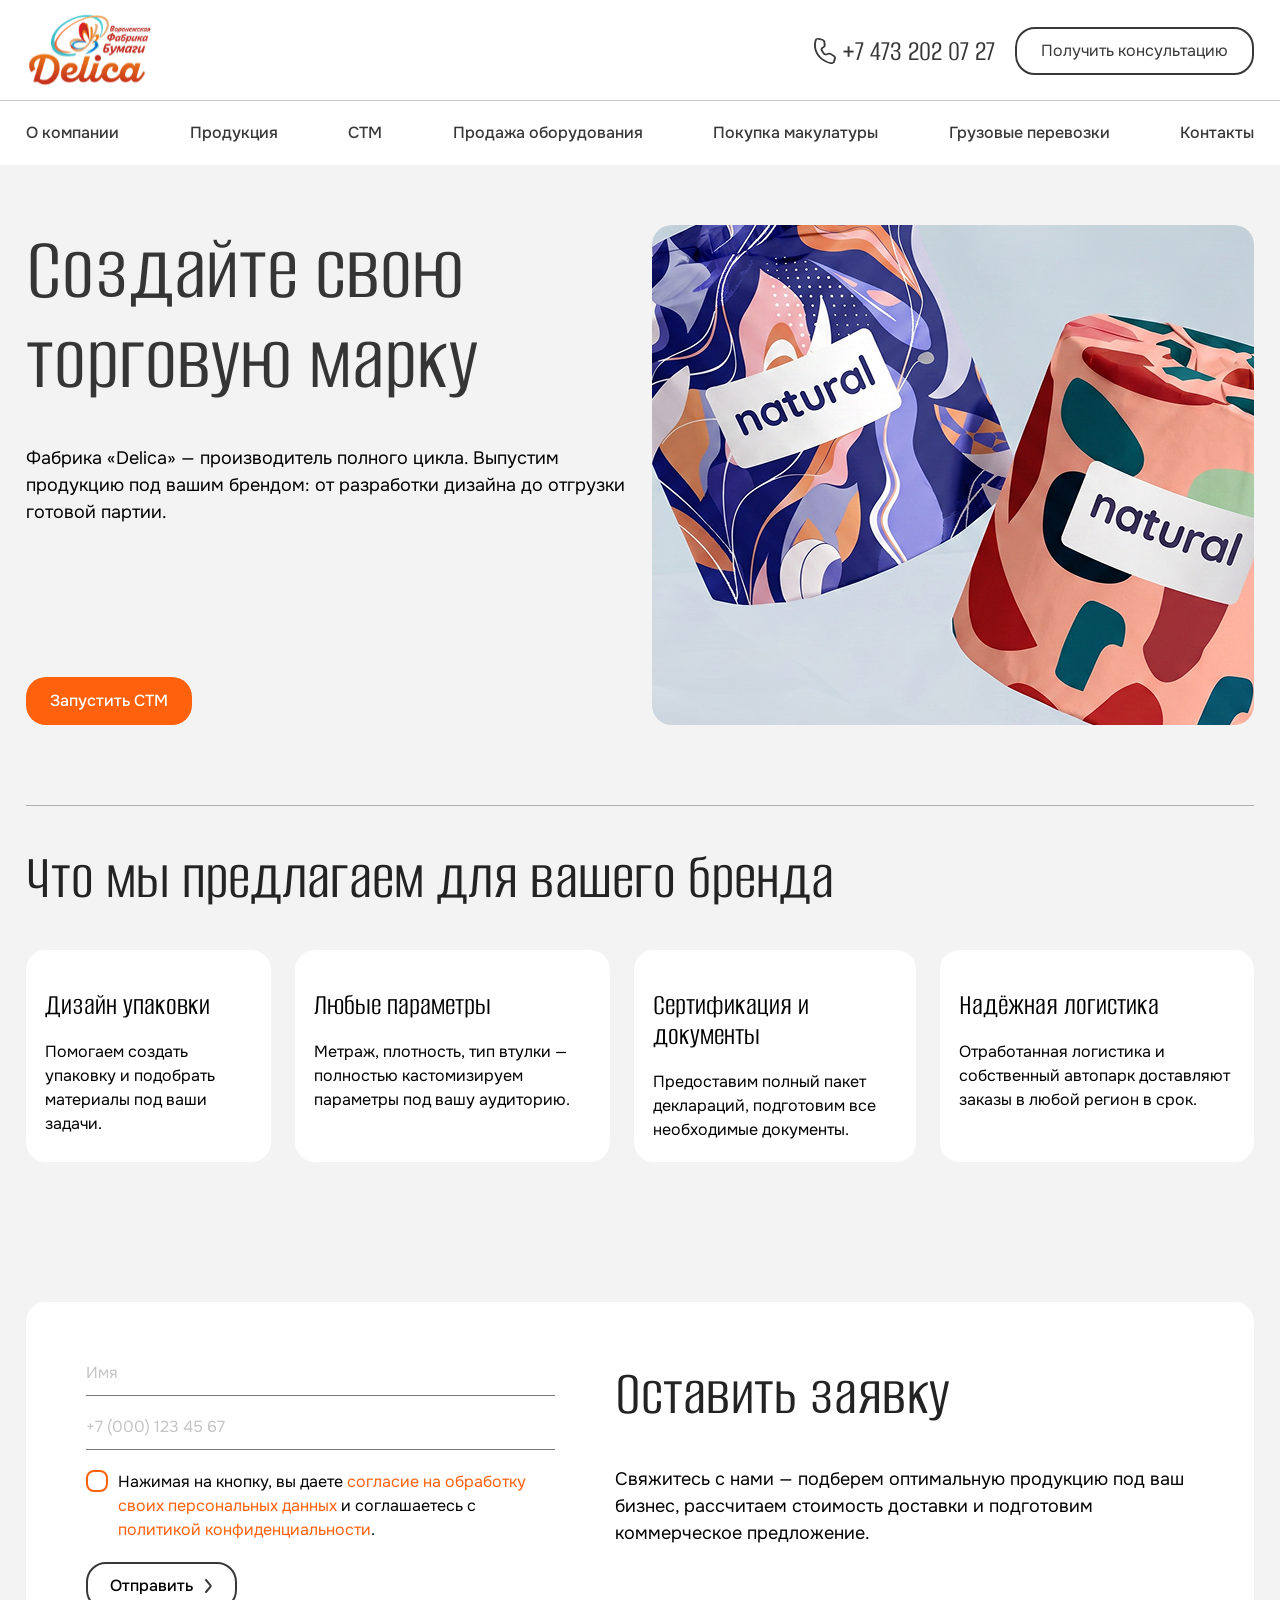
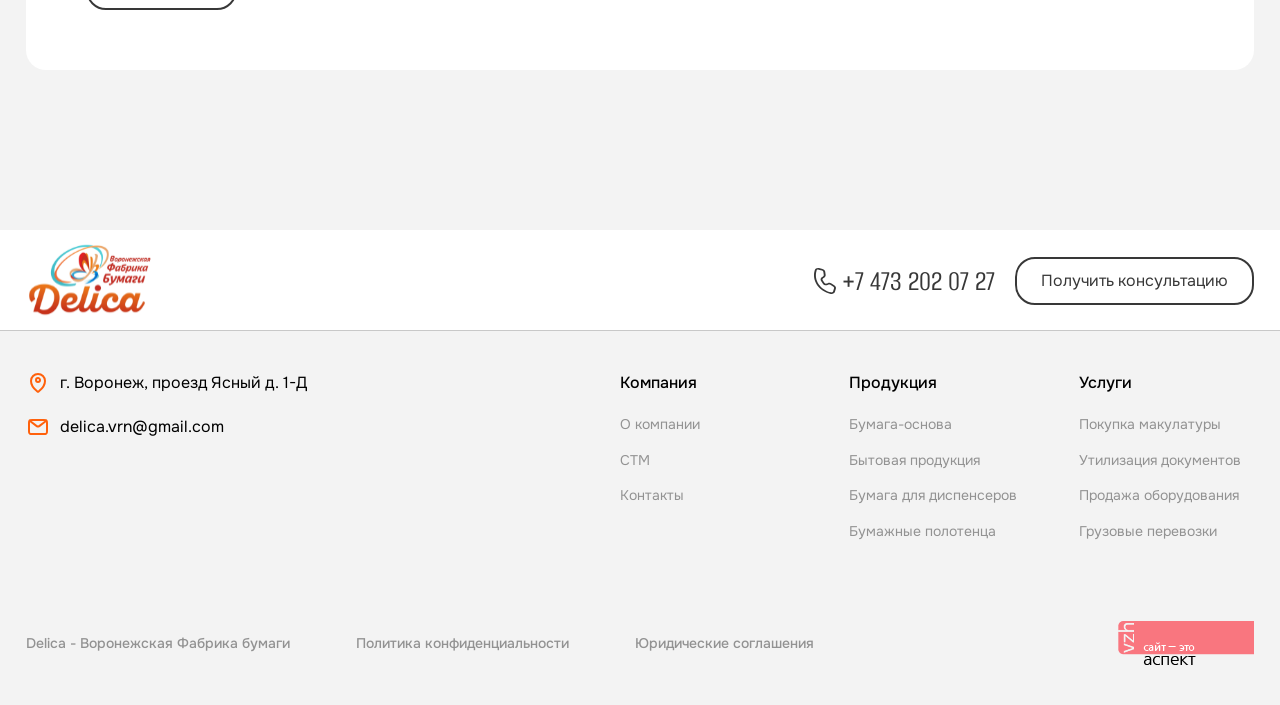
==== commit 004e4731: "day_11" ====
--- a/delica/about.html
+++ b/delica/about.html
@@ -44,7 +44,7 @@
     </div>
   </header>
 
-  <div class="section-title_def_box">
+  <div class="section_title_def_box">
     <div class="container">
       <div class="text_box">
         <p class="title">Создайте свою торговую марку</p>
@@ -52,6 +52,34 @@
       </div>
       <div class="img"></div>
       <a class="link main_btn_2" href="#">Запустить СТМ</a>
+    </div>
+  </div>
+
+  <div class="section_why_us">
+    <div class="container">
+      <p class="why_us_title">Что мы предлагаем для вашего бренда</p>
+      <div class="items_box">
+        <div class="why_us_item item_1">
+          <span class="img"></span>
+          <p class="title">Дизайн упаковки</p>
+          <p class="text">Помогаем создать упаковку и подобрать материалы под ваши задачи.</p>
+        </div>
+        <div class="why_us_item item_2">
+          <span class="img"></span>
+          <p class="title">Любые параметры</p>
+          <p class="text">Метраж, плотность, тип втулки — полностью кастомизируем параметры под вашу аудиторию.</p>
+        </div>
+        <div class="why_us_item item_3">
+          <span class="img"></span>
+          <p class="title">Сертификация и документы</p>
+          <p class="text">Предоставим полный пакет деклараций, подготовим все необходимые документы.</p>
+        </div>
+        <div class="why_us_item item_4">
+          <span class="img"></span>
+          <p class="title">Надёжная логистика</p>
+          <p class="text">Отработанная логистика и собственный автопарк доставляют заказы в любой регион в срок.</p>
+        </div>
+      </div>
     </div>
   </div>
 
--- a/delica/css/style.css
+++ b/delica/css/style.css
@@ -755,27 +755,27 @@
 }
 input[type="checkbox"]:checked + span::after {transform: rotate(45deg) scale(1);}
 input[type="checkbox"]:checked + span::before {background-color: #FF610C;}
-.section-title_def_box {padding: 60px 0 40px;}
-.section-title_def_box .container {
+.section_title_def_box {padding: 60px 0 40px;}
+.section_title_def_box .container {
   display: flex;
   gap: 24px;
   position: relative;
 }
-.section-title_def_box .link {
+.section_title_def_box .link {
   position: absolute;
   bottom: 0;
   left: var(--container_padding);
 }
-.section-title_def_box .text_box,
-.section-title_def_box .img {
+.section_title_def_box .text_box,
+.section_title_def_box .img {
   flex: 1 1 0;
 }
-.section-title_def_box .img {
+.section_title_def_box .img {
   height: 500px;
   border-radius: 20px;
   background: url('../img/img_natural.jpg') center center / cover no-repeat;
 }
-.section-title_def_box .title {
+.section_title_def_box .title {
   font-size: var(--bunner_title);
   line-height: 1;
   color: #353535;
@@ -783,10 +783,36 @@
   font-weight: 400;
   margin-bottom: 40px;
 }
-.section-title_def_box .desc {
+.section_title_def_box .desc {
   font-size: var(--text_size_main_plus);
   line-height: 1.5;
 }
+.section_why_us {
+  padding: 40px 0 70px;
+}
+.section_why_us .items_box {
+  display: flex;
+  gap: 24px;
+}
+.why_us_item {
+  display: flex;
+  gap: 20px;
+  flex-direction: column;
+  padding: 20px 19px;
+  border-radius: 20px;
+  background-color: #fff;
+}
+.why_us_title {
+  font-family: 'AlumniSans';
+  font-size: var(--main_title);
+  color: var(--main_title_color);
+  border-top: 1px solid #AEAEAE;
+  padding: 40px 0;
+}
+.why_us_item .title {font-size: 30px;font-family: 'AlumniSans';}
+.why_us_item .text {font-size: 16px;line-height: 1.5;}
+
+
 /* =================================== form ============================================ */
 @media (hover: hover) {
   .types_products_item:hover {background-color: #FF753B;color: #fff;background-size: auto 105%;}
@@ -905,10 +931,10 @@
   .action_title {font-size: 46px;margin-bottom: 30px;}
   .action_text {font-size: 16px;}
   .section_form {padding: 60px 0 140px;}
-  .section-title_def_box .container {gap: 12px;}
-  .section-title_def_box .img {height: 400px;border-radius: 16px;}
-  .section-title_def_box {padding-top: 40px;}
-  .section-title_def_box .title {margin-bottom: 20px;}
+  .section_title_def_box .container {gap: 12px;}
+  .section_title_def_box .img {height: 400px;border-radius: 16px;}
+  .section_title_def_box {padding-top: 40px;}
+  .section_title_def_box .title {margin-bottom: 20px;}
 }
 @media (max-width: 920px) {
   :root {
@@ -976,14 +1002,14 @@
     justify-content: unset;
   }
   .services_title,.services_text,.services_item {max-width: unset;}
-  .section-title_def_box .container {
+  .section_title_def_box .container {
     flex-direction: column;
     gap: 20px;
   }
-  .section-title_def_box .text_box,.section-title_def_box .img {
+  .section_title_def_box .text_box,.section_title_def_box .img {
     flex: unset;
   }
-  .section-title_def_box .link  {
+  .section_title_def_box .link  {
     position: static;
     text-align: center;
   }
@@ -1066,8 +1092,8 @@
   form button::before, form button::after {width: 20px;height: 20px;left: calc(50% + 32px);}
   label span {font-size: 14px;}
   .section_form {padding: 50px 0 120px;}
-  .section-title_def_box {padding: 20px 0;}
-  .section-title_def_box .img {height: 300px;}
+  .section_title_def_box {padding: 20px 0;}
+  .section_title_def_box .img {height: 300px;}
 }
 @media (max-width: 650px) {
   .types_products_box {grid-template-columns: 1fr;}
@@ -1107,7 +1133,7 @@
   .form_box {padding: 24px 16px;}
   form button {width: 100%;}
   .action_title {font-size: 46px;margin-bottom: 10px;}
-  .section-title_def_box .container {gap: 12px;}
-  .section-title_def_box .title {margin-bottom: 12px;}
-  .section-title_def_box .img {height: 180px;border-radius: 12px;}
+  .section_title_def_box .container {gap: 12px;}
+  .section_title_def_box .title {margin-bottom: 12px;}
+  .section_title_def_box .img {height: 180px;border-radius: 12px;}
 }
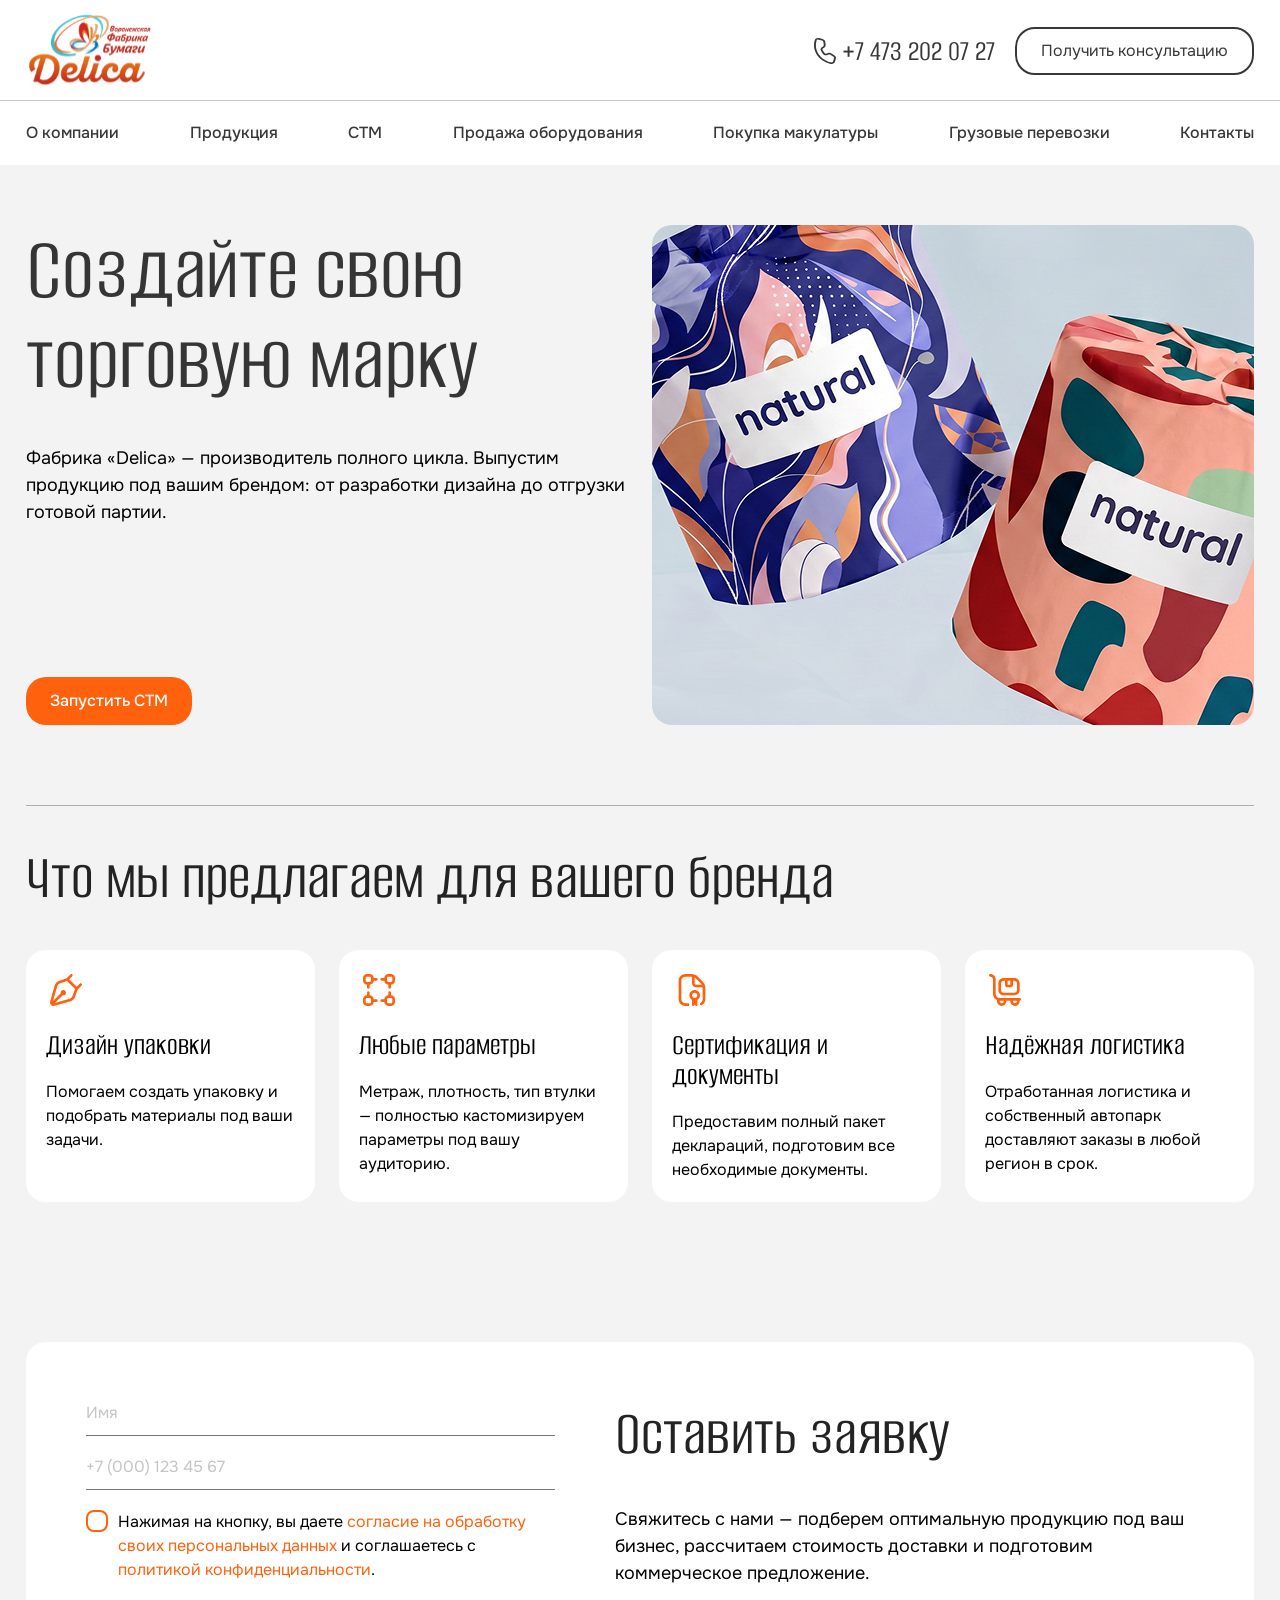
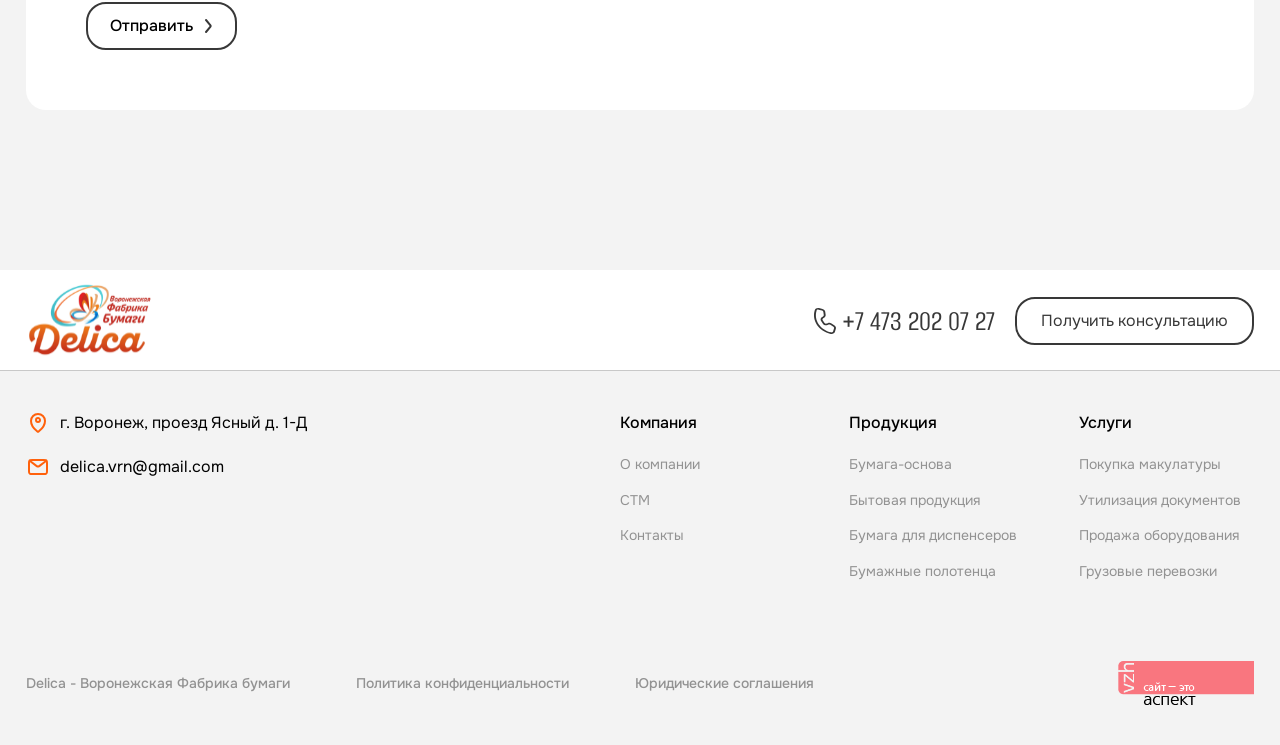
==== commit 89da1eed: "day_14" ====
--- a/delica/about.html
+++ b/delica/about.html
@@ -5,6 +5,7 @@
   <meta name="viewport" content="width=device-width, initial-scale=1.0">
   <title>about</title>
   <link rel="stylesheet" href="css/swiper-bundle.min.css">
+  <link rel="stylesheet" href="css/fancybox.css">
   <link rel="stylesheet" href="css/style.css">
 </head>
 <body>
@@ -50,7 +51,7 @@
         <p class="title">Создайте свою торговую марку</p>
         <p class="desc">Фабрика «Delica» — производитель полного цикла. Выпустим продукцию под вашим брендом: от разработки дизайна до отгрузки готовой партии.</p>
       </div>
-      <div class="img"></div>
+      <div class="img" style="background-image: url('img/img_natural.jpg')"></div>
       <a class="link main_btn_2" href="#">Запустить СТМ</a>
     </div>
   </div>
@@ -172,6 +173,7 @@
     </div>
   </footer>
   <script src="js/swiper-bundle.min.js"></script>
+  <script src="js/fancybox.umd.js"></script>
   <script src="js/main.js"></script>
 </body>
 </html>
--- a/delica/css/style.css
+++ b/delica/css/style.css
@@ -251,7 +251,7 @@
   font-size: 16px;
   border-radius: 20px;
   color: #fff;
-  background-color: #FF610C;
+  background-color: var(--akcent_color_hover);
   font-weight: 500;
   transition: background-color .3s ease-in-out;
 }
@@ -340,7 +340,7 @@
   font-weight: 500;
   line-height: 1.4;
 }
-.swiper-slide {
+.section_bunner .swiper-slide {
   height: 820px;
   background-size: cover;
   background-position: center center;
@@ -348,9 +348,6 @@
 .bunner_pagination {
   text-align: center;
 }
-/* .section_bunner {
-  position: relative;
-} */
 .swiper_nav_box .container {
   position: relative;
 }
@@ -451,7 +448,7 @@
   border-radius: 8px;
   background: url('../img/check.svg') center center no-repeat #FFE0C0;
 }
-.info {
+.section_advantages .info {
   flex: 1 1 0;
 }
 .advantages_img {
@@ -668,7 +665,7 @@
   transition: color .2s ease-in-out;
 }
 .services_item_btn path {transition: stroke .3s ease-in-out;}
-.section_form {padding: 70px 0 160px;}
+.section_form {padding: 70px 0 160px;overflow: hidden;}
 .form_box {
   display: flex;
   gap: 60px;
@@ -723,7 +720,7 @@
 input[type="checkbox"] {position: absolute;z-index: -1;opacity: 0;}
 label {position: relative;padding-left: 32px;display: block;}
 label span {line-height: 1.5;}
-label span a {color: #FF610C;transition: color .3s ease-in-out;}
+label span a {color: var(--akcent_color_hover);transition: color .3s ease-in-out;}
 label span a:active {color: #000;}
 label span::before {
   content: "";
@@ -732,7 +729,7 @@
   top: 0;
   width: 22px;
   height: 22px;
-  border: 2px solid #FF610C;
+  border: 2px solid var(--akcent_color_hover);
   border-radius: 8px;
   background: #fff;
   transition: all 0.2s ease;
@@ -754,7 +751,7 @@
   transition: all 0.2s ease;
 }
 input[type="checkbox"]:checked + span::after {transform: rotate(45deg) scale(1);}
-input[type="checkbox"]:checked + span::before {background-color: #FF610C;}
+input[type="checkbox"]:checked + span::before {background-color: var(--akcent_color_hover);}
 .section_title_def_box {padding: 60px 0 40px;}
 .section_title_def_box .container {
   display: flex;
@@ -773,7 +770,10 @@
 .section_title_def_box .img {
   height: 500px;
   border-radius: 20px;
-  background: url('../img/img_natural.jpg') center center / cover no-repeat;
+  /* background: url('../img/img_natural.jpg') center center / cover no-repeat; */
+  background-size: cover;
+  background-position: center center;
+  background-repeat: no-repeat;
 }
 .section_title_def_box .title {
   font-size: var(--bunner_title);
@@ -791,14 +791,15 @@
   padding: 40px 0 70px;
 }
 .section_why_us .items_box {
-  display: flex;
+  display: grid;
+  grid-template-columns: repeat(4, 1fr);
   gap: 24px;
 }
 .why_us_item {
   display: flex;
   gap: 20px;
   flex-direction: column;
-  padding: 20px 19px;
+  padding: 20px;
   border-radius: 20px;
   background-color: #fff;
 }
@@ -811,8 +812,195 @@
 }
 .why_us_item .title {font-size: 30px;font-family: 'AlumniSans';}
 .why_us_item .text {font-size: 16px;line-height: 1.5;}
+.why_us_item .img {
+  width: 40px;
+  height: 40px;
+}
+.why_us_item.item_1 .img {background: url('../img/why_us_item_1.svg') center center / contain no-repeat;}
+.why_us_item.item_2 .img {background: url('../img/why_us_item_2.svg') center center / contain no-repeat;}
+.why_us_item.item_3 .img {background: url('../img/why_us_item_3.svg') center center / contain no-repeat;}
+.why_us_item.item_4 .img {background: url('../img/why_us_item_4.svg') center center / contain no-repeat;}
 
-
+.product_box {
+  display: flex;
+  gap: 24px;
+  padding-top: 40px;
+  border-top: 1px solid #A1A1A1;
+}
+.product_gallery {
+  display: flex;
+  gap: 24px;
+  max-height: 500px;
+}
+.product_main_slider {overflow: hidden;border-radius: 20px;max-width: 536px;}
+.product_main_slider .swiper-slide {
+  cursor: pointer;
+  width: 100%;
+  height: 100%;
+  overflow: hidden;
+  border-radius: 20px;
+}
+.product_thumb_slider {overflow: hidden;min-width: 88px;}
+.product_thumb_slider .swiper-slide img,.product_main_slider .swiper-slide img {
+  width: 100%;
+  height: 100%;
+  object-fit: cover;
+}
+.product_thumb_slider .swiper-slide {
+  cursor: pointer;
+  border: 2px solid transparent;
+  transition: border .3s ease-in-out;
+  width: 88px;
+  border-radius: 16px;
+  overflow: hidden;
+}
+.product_thumb_slider .swiper-slide-thumb-active {border: 2px solid var(--akcent_color_hover);}
+.product_box_info .title {
+  font-size: var(--main_title);
+  color: var(--main_title_color);
+  font-family: 'AlumniSans';
+  margin-bottom: 20px;
+}
+.product_box_info {
+  display: flex;
+  flex-direction: column;
+  justify-content: space-between;
+}
+.params_item {
+  padding-bottom: 8px;
+  border-bottom: 1px solid #EBEBEB;
+  margin-bottom: 7px;
+}
+.params_item:last-child {margin-bottom: 10px;}
+.params_item p {
+  line-height: 1.5;
+  font-size: 16px;
+  display: flex;
+  justify-content: space-between;
+}
+.product_box_info .main_btn_2 {text-align: center;}
+.section_product {padding: 70px 0 70px;}
+.section_inform_box {padding: 40px 0 70px;}
+.inform_inner {
+  display: flex;
+  gap: 24px;
+  justify-content: space-between;
+  padding-top: 40px;
+  border-top: 1px solid #AEAEAE;
+}
+.inform_left_column {flex: 1 1 0;}
+.inform_title {
+  font-size: var(--main_title);
+  color: var(--main_title_color);
+  font-family: 'AlumniSans';
+}
+.inform_title {display: block;max-width: calc(100% - 20px);}
+.inform_right_column {flex: 1 1 0;}
+.inform_text {
+  font-size: var(--text_size_main_plus);
+  line-height: 1.5;
+}
+.section_years_box {padding: 70px 0;}
+.years_box {display: flex;}
+/* .year_item {max-width: 224px;width: 100%;} */
+.year_item {width: 100%;}
+.years_top {
+  position: relative;
+  padding-right: 12px;
+  font-size: var(--bunner_title);
+  color: #353535;
+  font-family: 'AlumniSans';
+  padding-bottom: 23px;
+  border-bottom: 2px solid #D9D9D9;
+}
+.years_top::before {
+  content: '';
+  position: absolute;
+  border-radius: 50%;
+  width: 8px;
+  height: 8px;
+  left: 0;
+  bottom: 0;
+  background-color: #F05513;
+  transform: translateY(calc(50% + 1px));
+}
+.years_bottom {
+  padding-top: 23px;
+  padding-right: 12px;
+  font-size: 16px;
+  line-height: 1.5;
+}
+.foto_slider_on_main {padding: 70px 0;position: relative;}
+.foto_slider_container {overflow: hidden;max-width: 4050px;margin: 0 auto;}
+.foto_slider {max-width: 1320px; overflow: visible;position: relative;padding: 0 var(--container_padding);}
+.foto_slider_item {border-radius: 20px;overflow: hidden;opacity: .4;transition: opacity .3s ease-in-out .1s;}
+.swiper-slide-active{opacity: 1;transition: opacity .3s ease-in-out .1s;}
+.foto_slider_on_main .btn_prev,.foto_slider_on_main .btn_next {
+  position: absolute;
+  top: 50%;
+  transform: translateY(-50%);
+  width: 68px;
+  height: 68px;
+  border-radius: 28px;
+  z-index: 9;
+  background-color: #fff;
+  border: 2px solid #fff;
+  transition: all .3s ease-in-out;
+}
+.foto_slider_on_main .btn_prev:active,.foto_slider_on_main .btn_next:active {transform: translateY(-50%) scale(.9);}
+.foto_slider_on_main .btn_prev {left: calc(20px + var(--container_padding));}
+.foto_slider_on_main .btn_next {right: calc(20px + var(--container_padding));}
+.foto_slider_on_main .btn_prev::before,.foto_slider_on_main .btn_next::before {
+  content: '';
+  position: absolute;
+  top: 50%;
+  left: 50%;
+  transform: translate(-50%,-50%);
+  width: 36px;
+  height: 36px;
+}
+.foto_slider_on_main .btn_prev::before {background: url('../img/foto_slider_prev.svg') center center / cover no-repeat;}
+.foto_slider_on_main .btn_next::before {background: url('../img/foto_slider_next.svg') center center / cover no-repeat;}
+.foto_slider__pagination {display: none;}
+.foto_slider {height: 500px;}
+.foto_slider_item img {width: 100%;height: 100%;object-fit: cover;}
+.why_choose_delica {padding: 70px 0;}
+.why_choose_delica_box {
+  display: grid;
+  grid-template-columns: repeat(4, 1fr);
+  gap: 24px;
+}
+.why_choose_item {
+  display: flex;
+  flex-direction: column;
+  gap: 16px;
+}
+.why_choose_delica_title {
+  font-size: var(--main_title);
+  color: var(--main_title_color);
+  font-family: 'AlumniSans';
+  margin-bottom: 40px;
+  padding-top: 40px;
+  border-top: 1px solid #AEAEAE;
+}
+.why_choose_item_top {
+  padding: 4px 8px;
+  font-size: 14px;
+  color: #FF610C;
+  border-radius: 12px;
+  line-height: 1.4;
+  background-color: #FFE0C0;
+  width: fit-content;
+}
+.why_choose_item_middle {
+  font-size: 30px;
+  font-family: 'AlumniSans';
+  color: #232323;
+}
+.why_choose_item_bottom {
+  font-size: 16px;
+  line-height: 1.5;
+}
 /* =================================== form ============================================ */
 @media (hover: hover) {
   .types_products_item:hover {background-color: #FF753B;color: #fff;background-size: auto 105%;}
@@ -826,15 +1014,16 @@
   .footer_menu_box nav>ul>li>ul a:hover {color: var(--akcent_color_hover);}
   .types_products_item:hover .type_prod_link_icon::after {opacity: 1;}
   .types_products_item:hover .type_prod_link_icon::before {opacity: 0;}
-  .services_item:hover .services_item_btn {color: #FF610C;}
-  .services_item:hover .services_item_btn path {stroke: #FF610C;}
+  .services_item:hover .services_item_btn {color: var(--akcent_color_hover);}
+  .services_item:hover .services_item_btn path {stroke: var(--akcent_color_hover);}
   .services_item:hover {box-shadow: 0px 20px 20px #00000014;}
   form button:hover:after {opacity: 0;}
   form button:hover:before {opacity: 1;}
   form button:hover,form button:hover {background-color: #383838; color: #fff;}
   label span a:hover {color: #000;}
-  .services_item:hover .services_item_btn {color: #FF610C;}
-  .services_item:hover .services_item_btn path {stroke: #FF610C;}
+  .services_item:hover .services_item_btn {color: var(--akcent_color_hover);}
+  .services_item:hover .services_item_btn path {stroke: var(--akcent_color_hover);}
+  .foto_slider_on_main .btn_prev:hover,.foto_slider_on_main .btn_next:hover {border: 2px solid #FF610C;}
 }
 @media (max-width: 1100px) {
   :root {
@@ -890,7 +1079,7 @@
   .polit {
     gap: 12px;
   }
-  .swiper-slide {
+  .section_bunner .swiper-slide {
     height: 611px;
     background-size: cover;
     background-position: 57% center;
@@ -901,6 +1090,7 @@
   }
   .swiper_nav_box{bottom: 42px;}
   .section_advantages {padding-bottom: 60px;}
+  .advantages_img {border-radius: 16px;}
   .advantages_list {margin-bottom: 27px;}
   .presents_advantages span {font-size: 46px;}
   .types_products_item {height: 240px;padding: 16px 16px 16px 24px;}
@@ -910,6 +1100,7 @@
   .cooperation_box {
     padding: 40px 40px 40px 53.8%;
     height: 298px;
+    border-radius: 16px;
   }
   .cooperation_box_bg {
     width: 468px;
@@ -935,6 +1126,44 @@
   .section_title_def_box .img {height: 400px;border-radius: 16px;}
   .section_title_def_box {padding-top: 40px;}
   .section_title_def_box .title {margin-bottom: 20px;}
+  .section_why_us {padding-bottom: 60px;}
+  .why_us_item .title {font-size: 26px;}
+  .why_us_item .text{font-size: 14px;}
+  .section_why_us .items_box {gap: 12px;grid-template-columns: repeat(2, 1fr);}
+  .product_gallery {gap: 12px;}
+  .product_main_slider{max-width: 388px;}
+  .product_gallery {max-height: 388px;}
+  .product_thumb_slider .swiper-slide {width: 68px;}
+  .product_thumb_slider {min-width: 68px;}
+  .product_box {gap: 12px;}
+  .params_item p {font-size: 14px;}
+  .params_item {
+    padding-bottom: 5px;
+    border-bottom: 1px solid #EBEBEB;
+    margin-bottom: 6px;
+  }
+  .section_product {padding: 60px 0 60px;}
+  .section_inform_box {padding: 30px 0 60px;}
+  .product_main_slider .swiper-slide {border-radius: 16px;}
+  .product_thumb_slider .swiper-slide {border-radius: 12px;}
+  .inform_inner {gap: 12px;}
+  .years_bottom {font-size: 14px;}
+  .section_years_box {padding: 60px 0;}
+  .foto_slider_on_main {padding: 60px 0;}
+  .foto_slider_on_main .btn_prev, .foto_slider_on_main .btn_next {width: 44px;height: 44px;border-radius: 16px;}
+  .foto_slider_on_main .btn_prev {left: calc(20px + var(--container_padding));}
+  .foto_slider_on_main .btn_next {right: calc(20px + var(--container_padding));}
+  .foto_slider_on_main .btn_prev::before, .foto_slider_on_main .btn_next::before {width: 24px; height: 24px;}
+  .foto_slider {height: 360px;}
+  .foto_slider_item {border-radius: 16px;}
+  .why_choose_item_middle {font-size: 26px;}
+  .why_choose_item_bottom {font-size: 14px;}
+  .why_choose_delica_box {
+    grid-template-columns: repeat(2, 1fr);
+    column-gap: 15px;
+    row-gap: 40px;
+  }
+  .why_choose_delica {padding: 60px 0;}
 }
 @media (max-width: 920px) {
   :root {
@@ -987,6 +1216,31 @@
   .footer_middle_row {padding-bottom: 30px;}
   .presents_advantages_item {font-size: 14px;}
   .type_product_name {font-size: 18px;}
+  .years_box {padding-bottom: 40px;overflow-x: auto;}
+  .year_item {min-width: 145px;}
+  .years_bottom {padding-right: 15px;}
+  
+  /* .years_box {
+    scrollbar-width: thin;
+    scrollbar-color: #F05513 transparent;
+    scrollbar-color: #F05513 #C7C7C7;
+  } */
+  .years_box::-webkit-scrollbar {
+    width: 8px;
+    height: 8px;
+  }
+  .years_box::-webkit-scrollbar-track {
+    background: #C7C7C7;
+    border-radius: 10px;
+  }
+  .years_box::-webkit-scrollbar-thumb {
+    background: #F05513;
+    border-radius: 10px;
+  }
+  /* При наведении */
+  .years_box::-webkit-scrollbar-thumb:hover {
+      background: #F05513;
+  }
 }
 @media (max-width: 870px) {
   .section_advantages .container {flex-direction: column;}
@@ -1013,6 +1267,21 @@
     position: static;
     text-align: center;
   }
+  .product_gallery {
+    flex-direction: column;
+    width: 49%;
+  }
+  .product_main_slider .swiper-slide {
+    min-height: 294px;
+  }
+  .product_thumb_slider {
+    min-height: 50px;
+  }
+  .product_main_slider {max-width: unset;}
+  .product_gallery {width: 294px;}
+  .product_box_info {flex: 1 1 0;}
+  .params_item p {gap: 10px;}
+  .product_box_info .title {margin-bottom: 12px;}
 }
 @media (max-width: 750px) {
   :root {
@@ -1043,7 +1312,7 @@
   .feedback_box {gap: 12px;}
   .logo {height: 60px;}
   .header_top_row {padding: 8px 0 7px;}
-  .swiper-slide {
+  .section_bunner .swiper-slide {
     height: 343px;
     background-position: 70% center;
   }
@@ -1065,22 +1334,20 @@
   .swiper_nav_box {bottom: 20px;}
   .bunner_btn_prev,.bunner_btn_next {display: none;}
   .section_advantages .container {gap: 20px;}
+  .presents_advantages {border-radius: 16px;}
   .advantages_title,.advantages_list {margin-bottom: 20px;}
   .types_products_title {margin-bottom: 20px;}
   .presents_advantages {justify-content: space-between;}
   .advantages_img {min-height: 300px;}
   .presents_advantages span {font-size: 38px;}
   .section_advantages {padding-top: 40px;padding-bottom: 50px;}
-  .types_products_item {height: 162px;padding: 8px 8px 8px 16px;}
+  .types_products_item {height: 162px;padding: 8px 8px 8px 16px;border-radius: 16px;}
   .section_types_products {padding: 50px 0 50px;}
   .cooperation_text {margin-bottom: 16px;}
   .section_cooperation .main_btn {padding: 6px 20px;border-radius: 14px;}
   .section_cooperation {padding: 50px 0;}
   .cooperation_box {padding: 20px 20px 20px 36%;height: 238px;}
-  .cooperation_box_bg {
-    width: 222px;
-    background: url('../img/cooperation_img_mobile.svg') 27% 0% / 121% no-repeat;
-  }
+  .cooperation_box_bg {width: 222px;background: url('../img/cooperation_img_mobile.svg') 27% 0% / 121% no-repeat;}
   .services_title {font-size: 38px;}
   .services_item_title {font-size: 24px;}
   .services_item {border-radius: 16px;}
@@ -1094,6 +1361,23 @@
   .section_form {padding: 50px 0 120px;}
   .section_title_def_box {padding: 20px 0;}
   .section_title_def_box .img {height: 300px;}
+  .why_us_item {padding-bottom: 22px;}
+  .why_us_title {padding: 38px 0;}
+  .why_us_item .title {font-size: 24px;}
+  .section_why_us {padding: 20px 0 50px;}
+  .product_box {padding-top: 20px;}
+  .section_product {padding: 50px 0 50px;}
+  .section_inform_box {padding: 20px 0 50px;}
+  .section_years_box {padding: 50px 0;}
+  .foto_slider_on_main {padding: 50px 0 86px;}
+  .foto_slider__pagination {--swiper-pagination-bottom: 56px;}
+  .foto_slider {height: 300px;}
+  .foto_slider_on_main .btn_prev,.foto_slider_on_main .btn_next {display: none;}
+  .foto_slider__pagination {display: block;bottom: 0;}
+  .why_choose_item_middle {font-size: 24px;}
+  .why_choose_delica_box {row-gap: 30px;}
+  .why_choose_delica_title {margin-bottom: 20px;padding-top: 20px;}
+  .why_choose_delica {padding: 50px 0;}
 }
 @media (max-width: 650px) {
   .types_products_box {grid-template-columns: 1fr;}
@@ -1108,28 +1392,38 @@
   .header_menu.header_menu--active {padding: 30px 0;}
   .header_menu.header_menu--active .container {max-height: calc(100vh - 130px);}
   .types_products_title {margin-bottom: 12px;}
-  .cooperation_box {
-    padding: 252px 12px 20px 12px;
-    height: fit-content;
-  }
+  .cooperation_box {padding: 252px 12px 20px 12px;height: fit-content;}
   .cooperation_box_bg {
     width: 100%;
     height: 240px;
     background: url('../img/cooperation_img_mobile_320.svg') 47% center / cover no-repeat;
   }
+  .section_why_us .items_box {gap: 20px;grid-template-columns: repeat(1, 1fr);}
+  .why_us_title {padding: 20px 0;}
+  .product_box {flex-direction: column;}
+  .product_gallery {width: 100%;max-height: unset;height: 500px;}
+  .product_box {gap: 30px;}
+  .params_list {margin-bottom: 30px;}
+  .inform_inner {flex-direction: column;}
+  .inform_title {width: 100%;}
+  .foto_slider {height: 180px;}
+  .foto_slider_item {border-radius: 12px;}
+  .why_choose_delica_box {grid-template-columns: 1fr;row-gap: 40px;}
 }
 @media (max-width: 500px) {
   .copy_row .container {flex-direction: column;gap: 30px;align-items: start;}
   .presents_advantages {padding: 10px;}
   .services_box {grid-gap: 10px;grid-template-columns: 1fr;}
+  .product_gallery {height: 356px;}
+  .product_box {padding-top: 28px;}
 }
 @media (max-width: 390px) {
   .header .main_btn {width: 100%;}
   .header_top_row {padding: 6px 0 5px;}
-  .swiper-slide {height: 380px;}
+  .section_bunner .swiper-slide {height: 380px;}
   .section_bunner .title_box {margin-top: 16px;}
-  .swiper-slide {background-position: 65% center;}
-  .advantages_img {min-height: 180px;}
+  .section_bunner .swiper-slide {background-position: 65% center;}
+  .advantages_img {min-height: 180px;border-radius: 12px;}
   .form_box {padding: 24px 16px;}
   form button {width: 100%;}
   .action_title {font-size: 46px;margin-bottom: 10px;}
